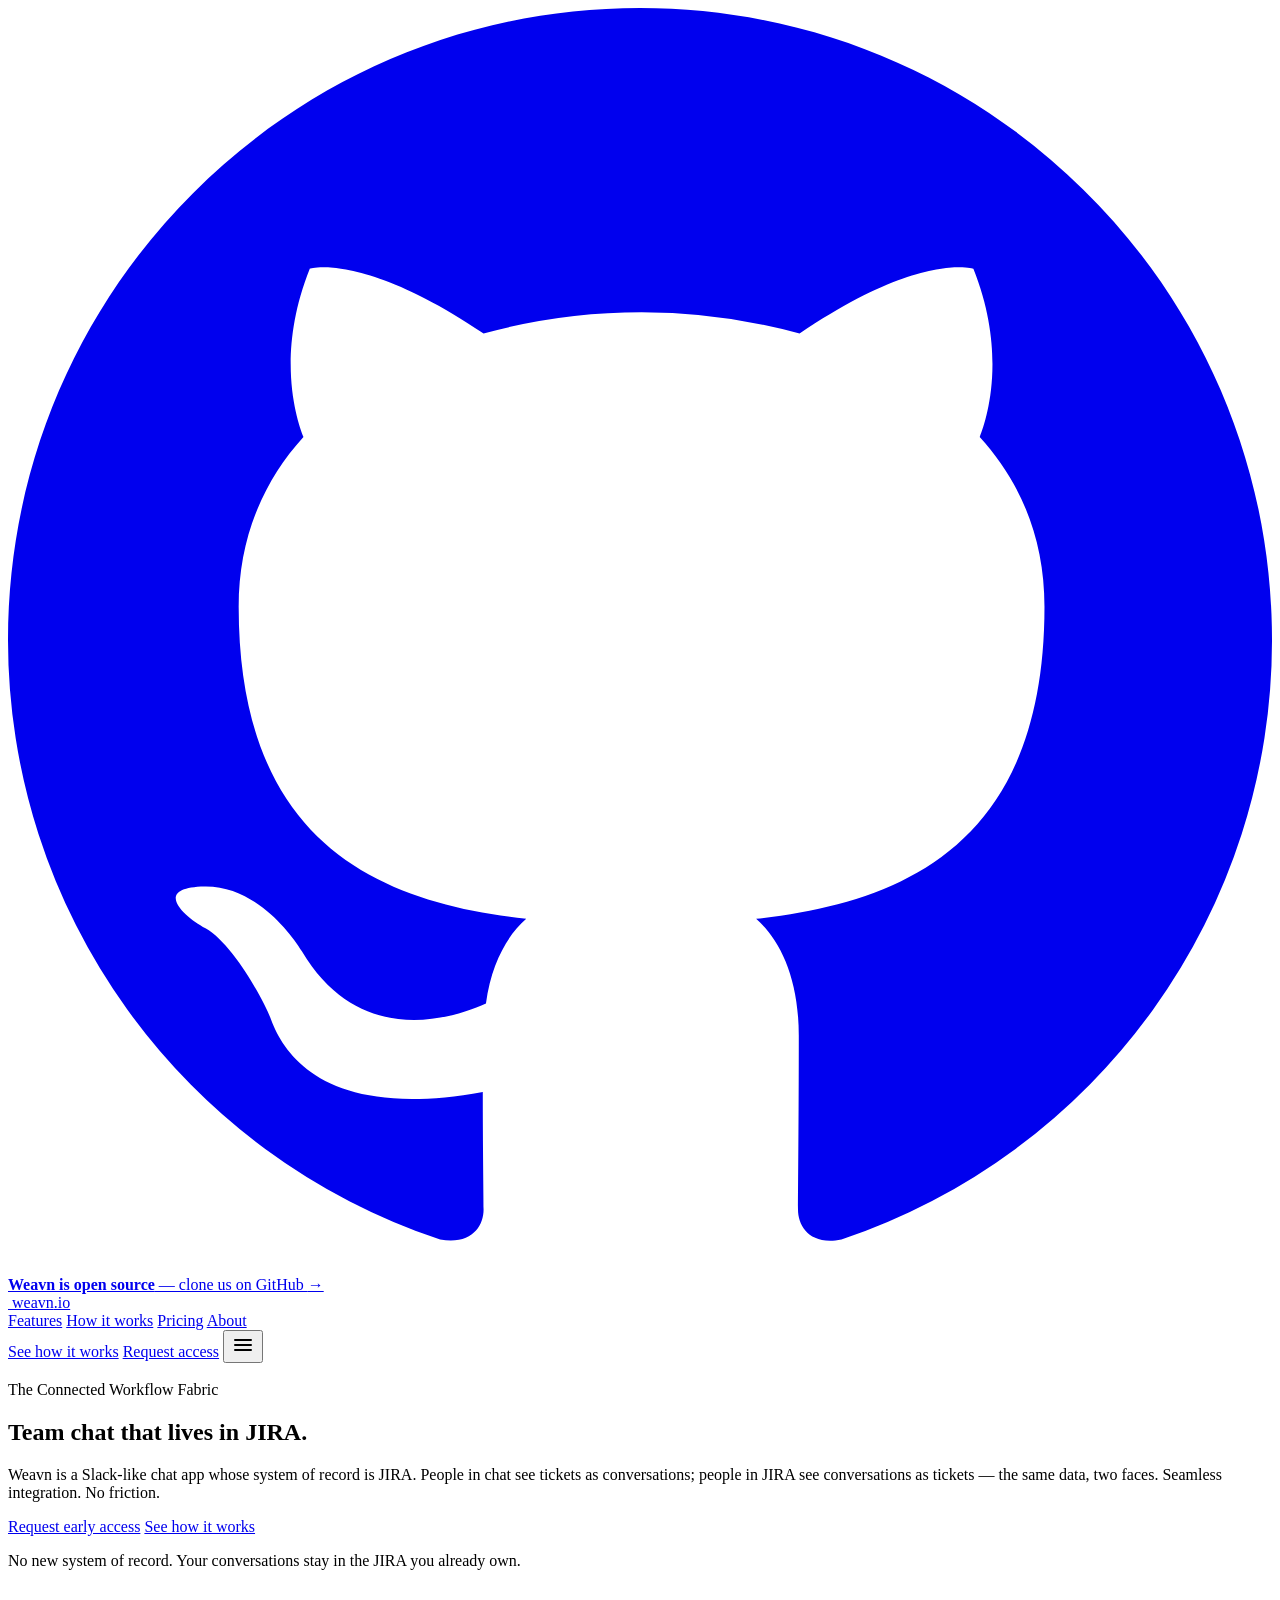
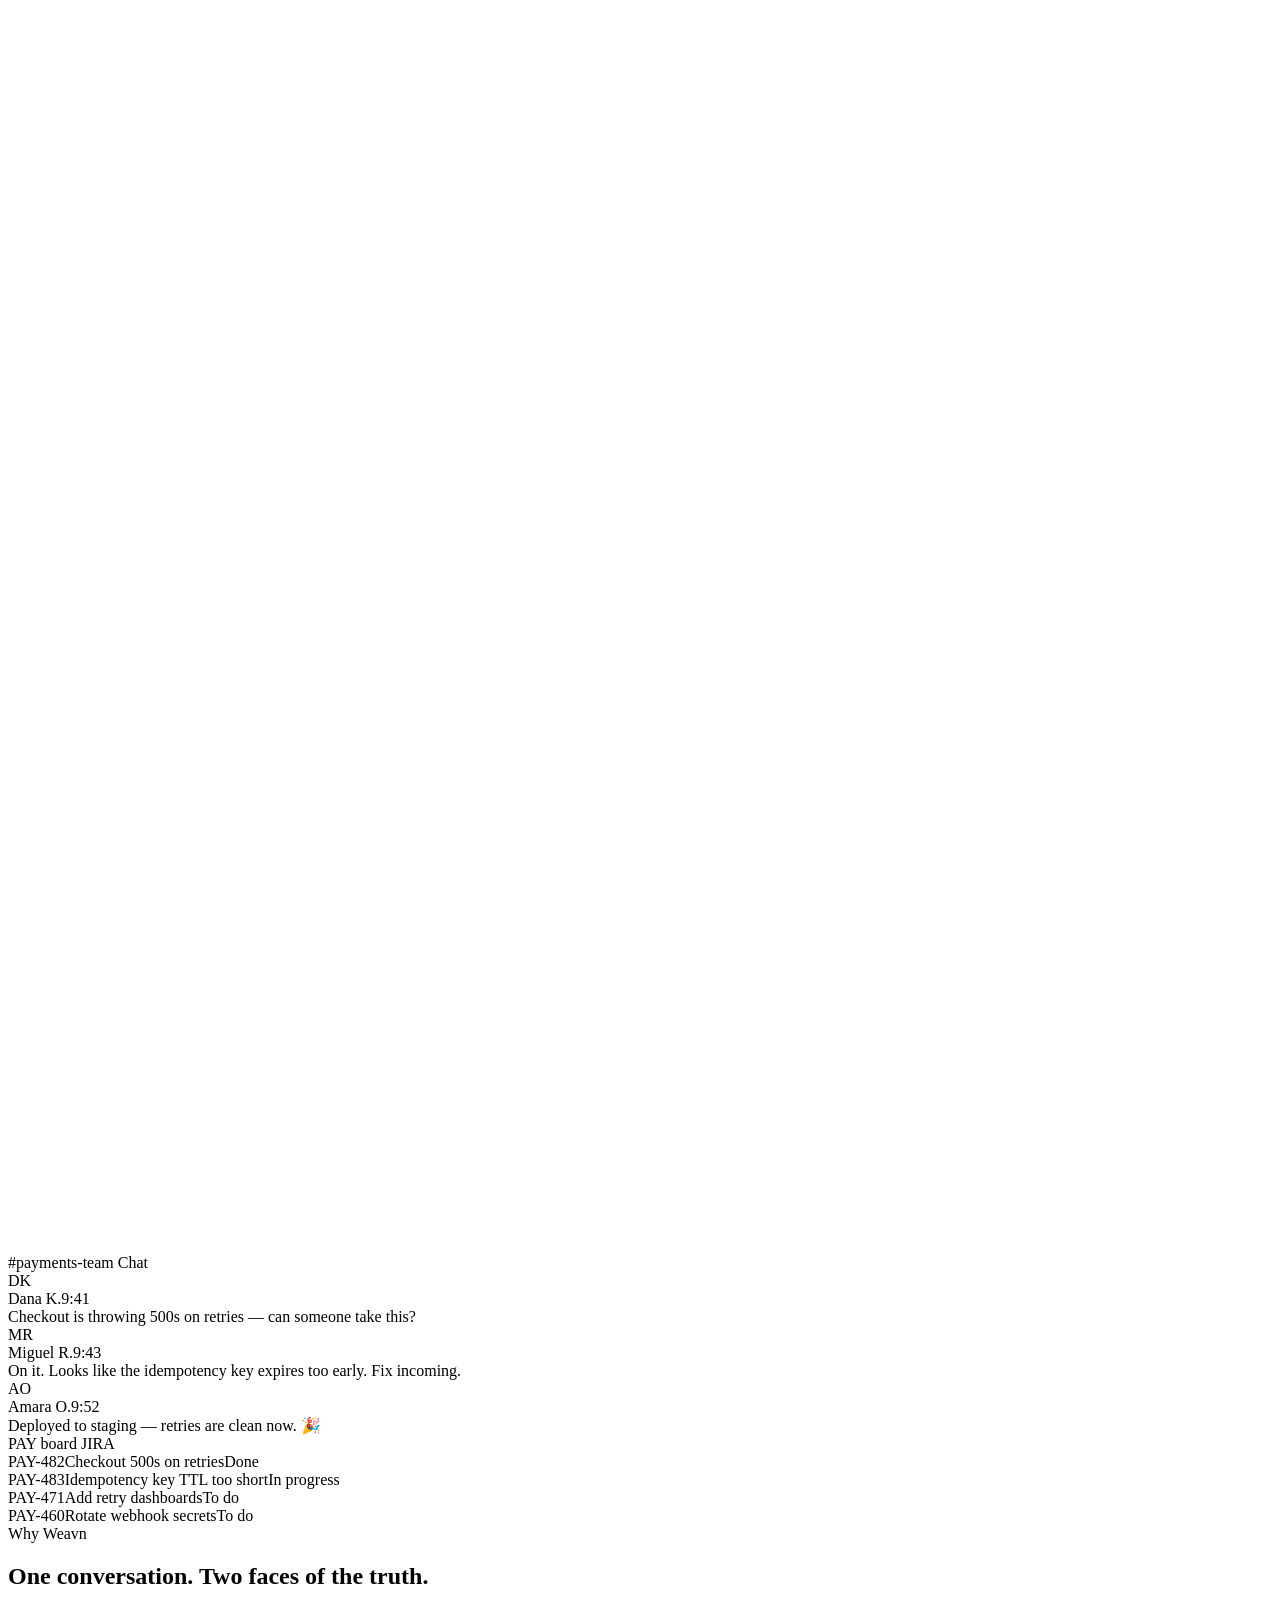
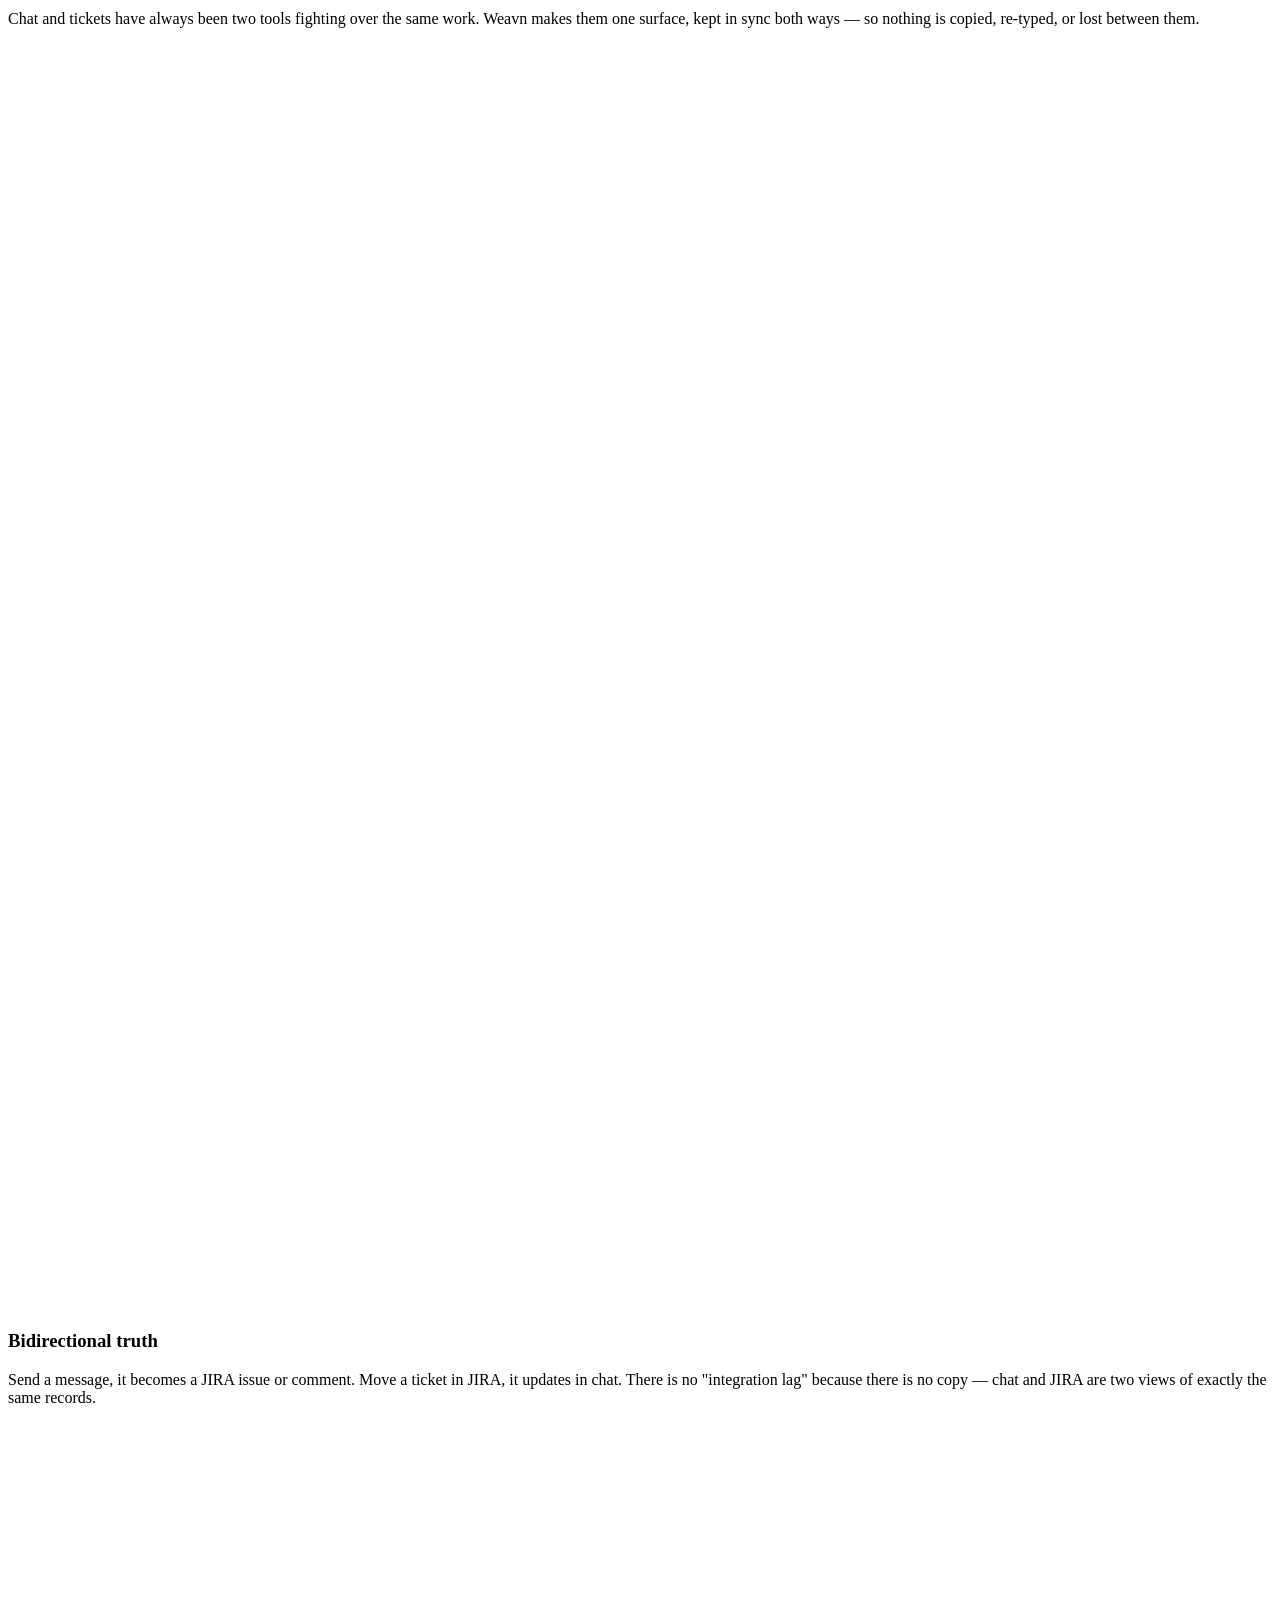
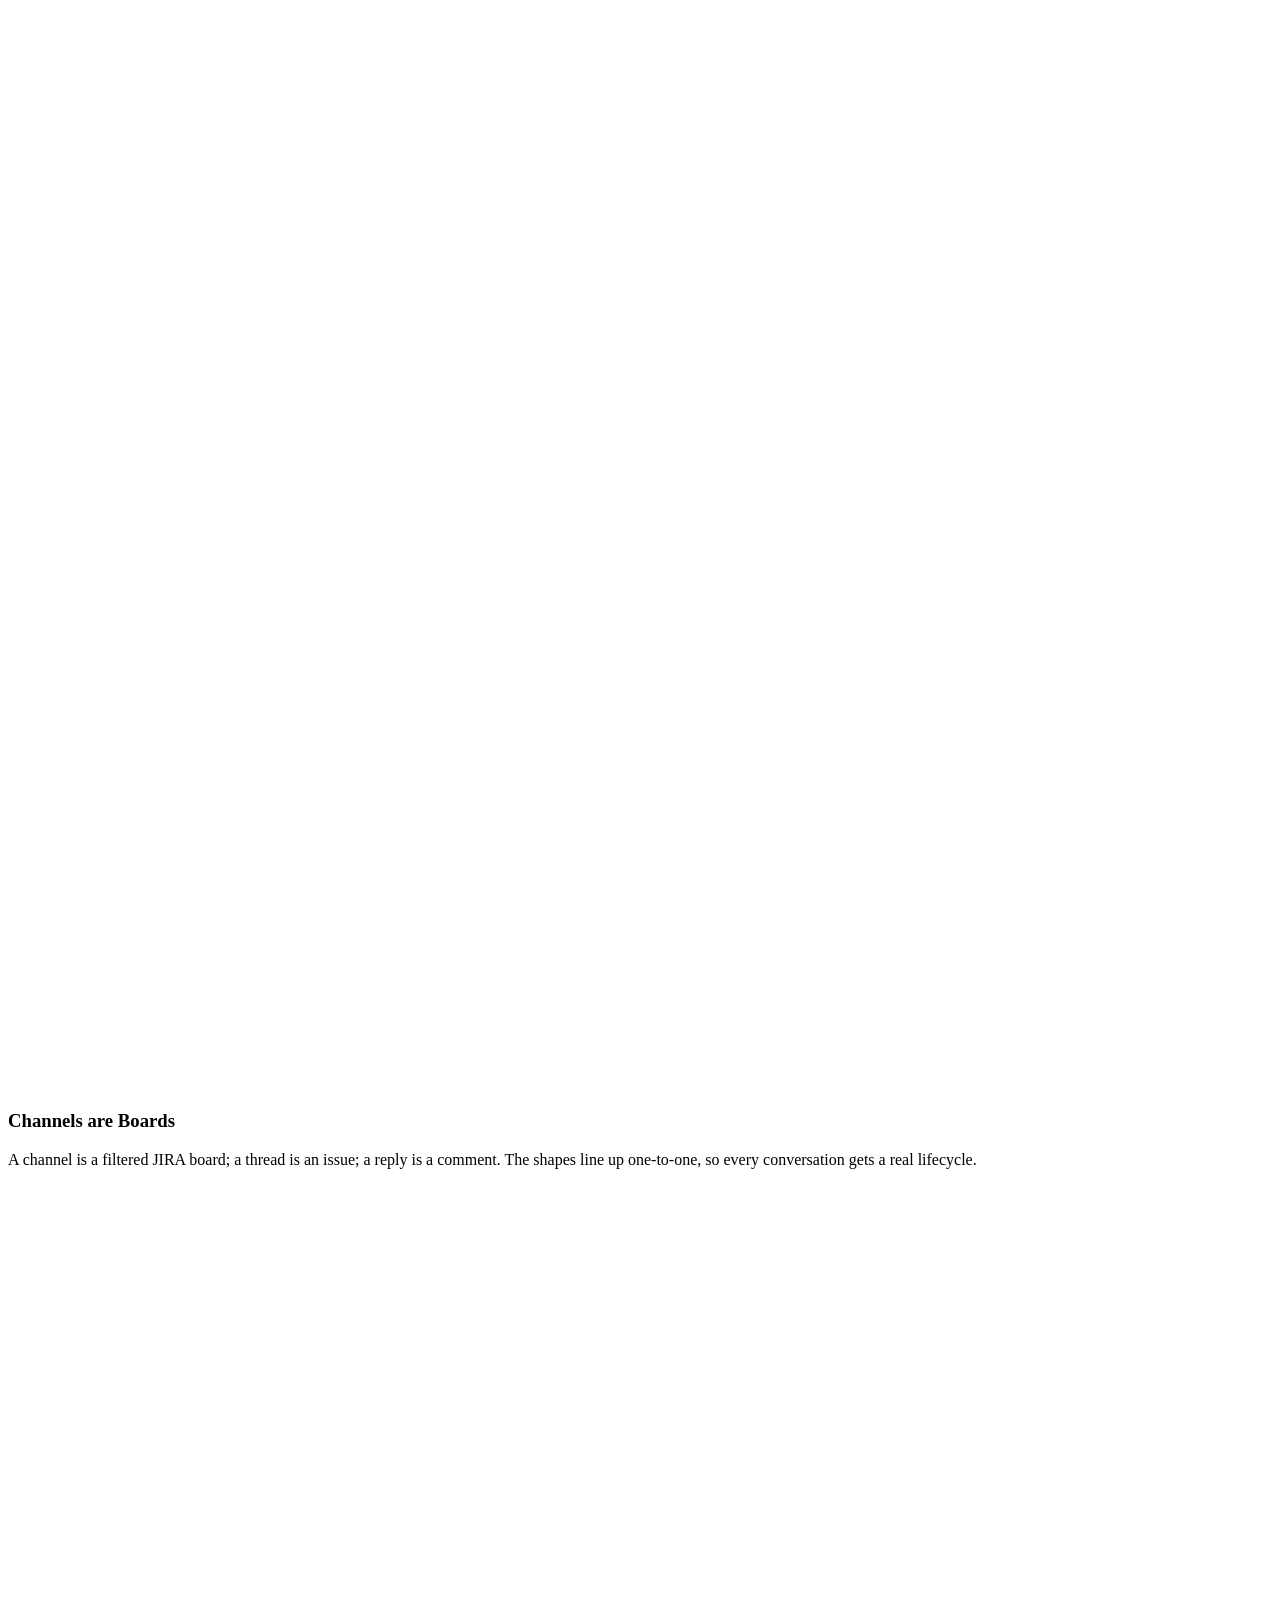
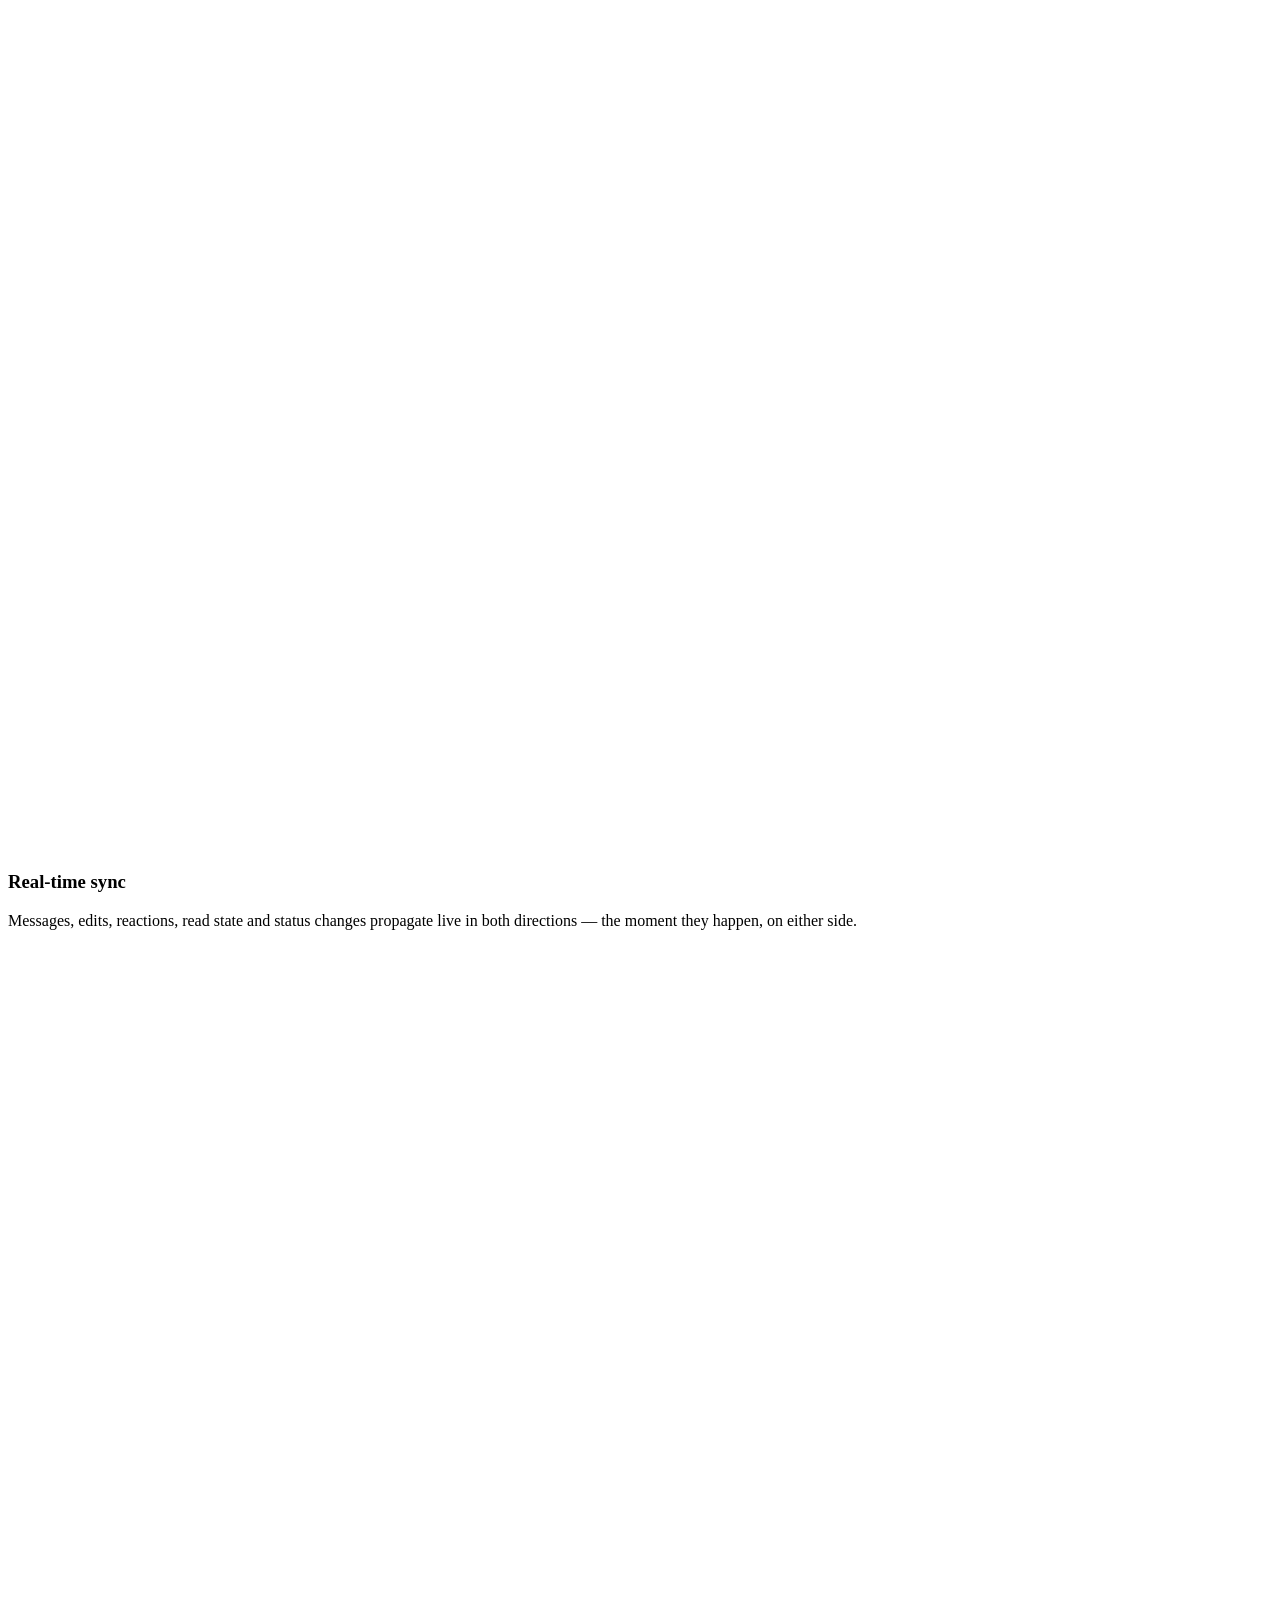
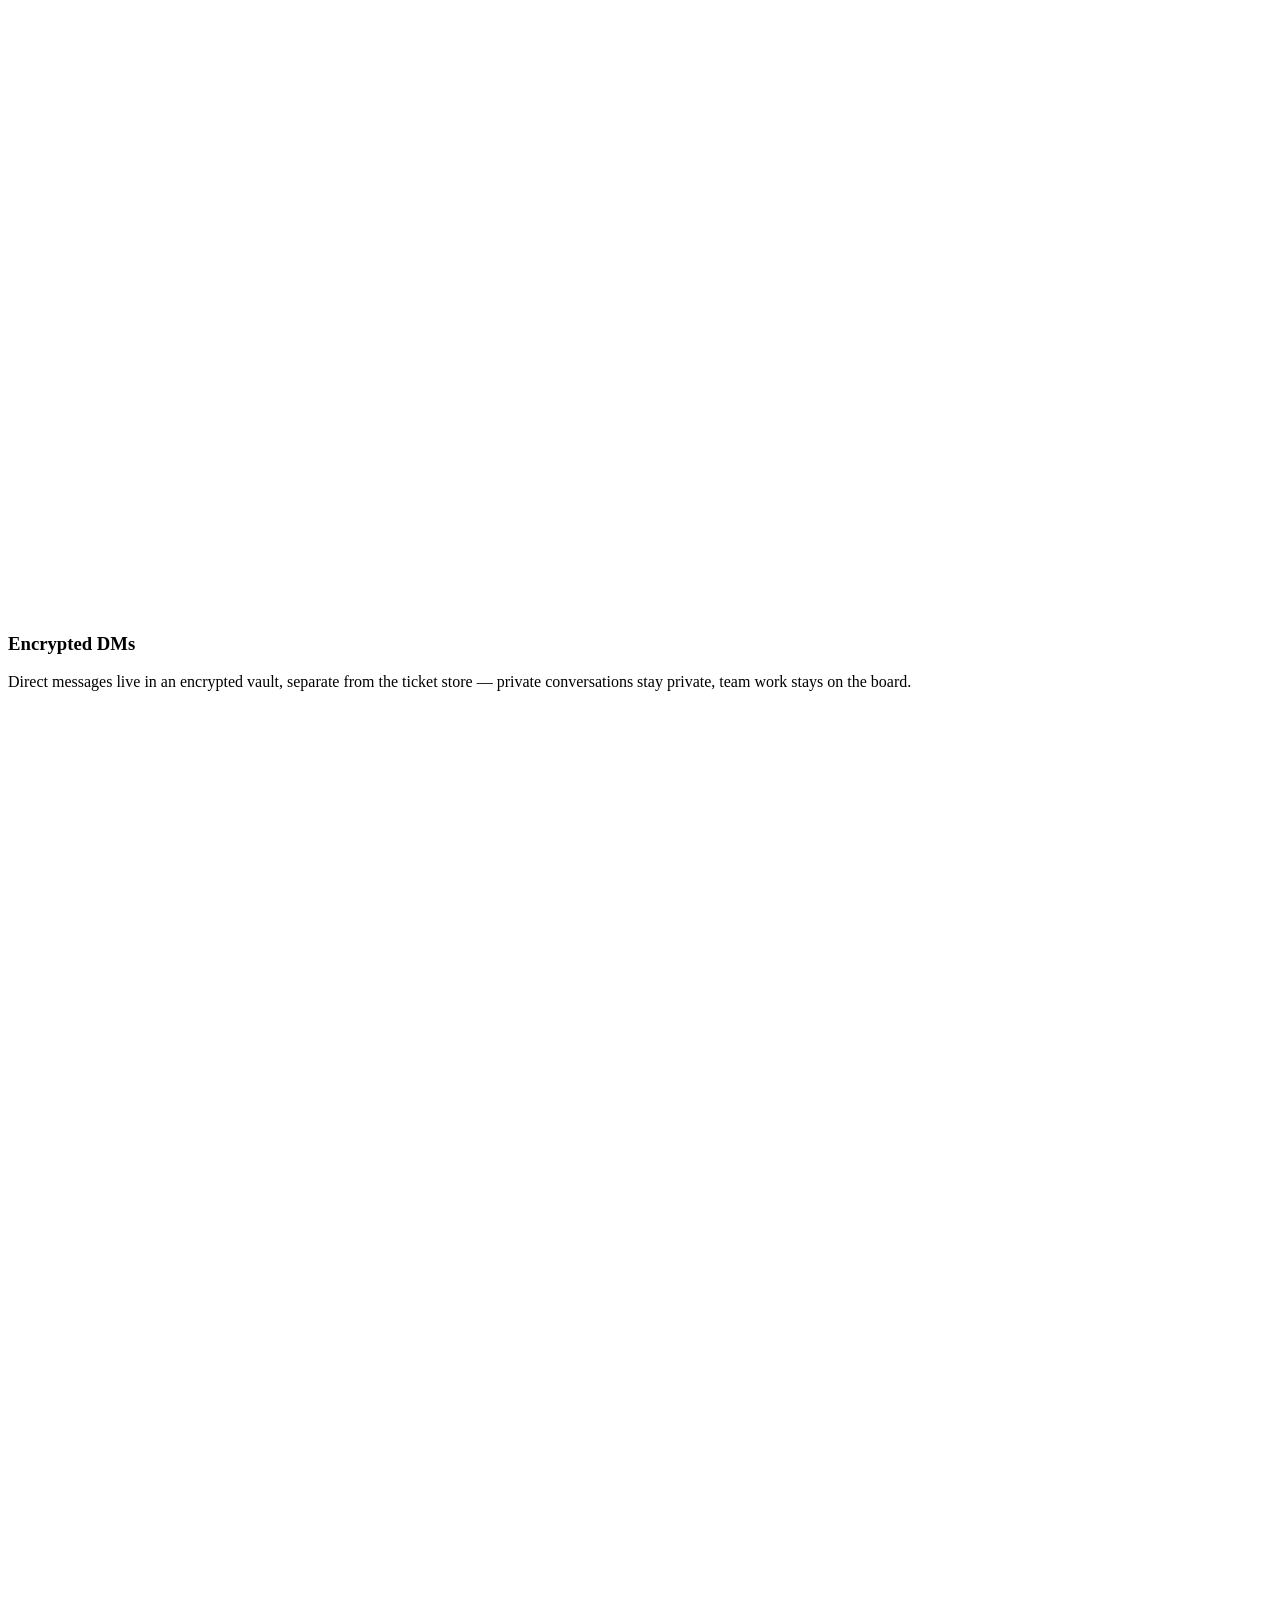
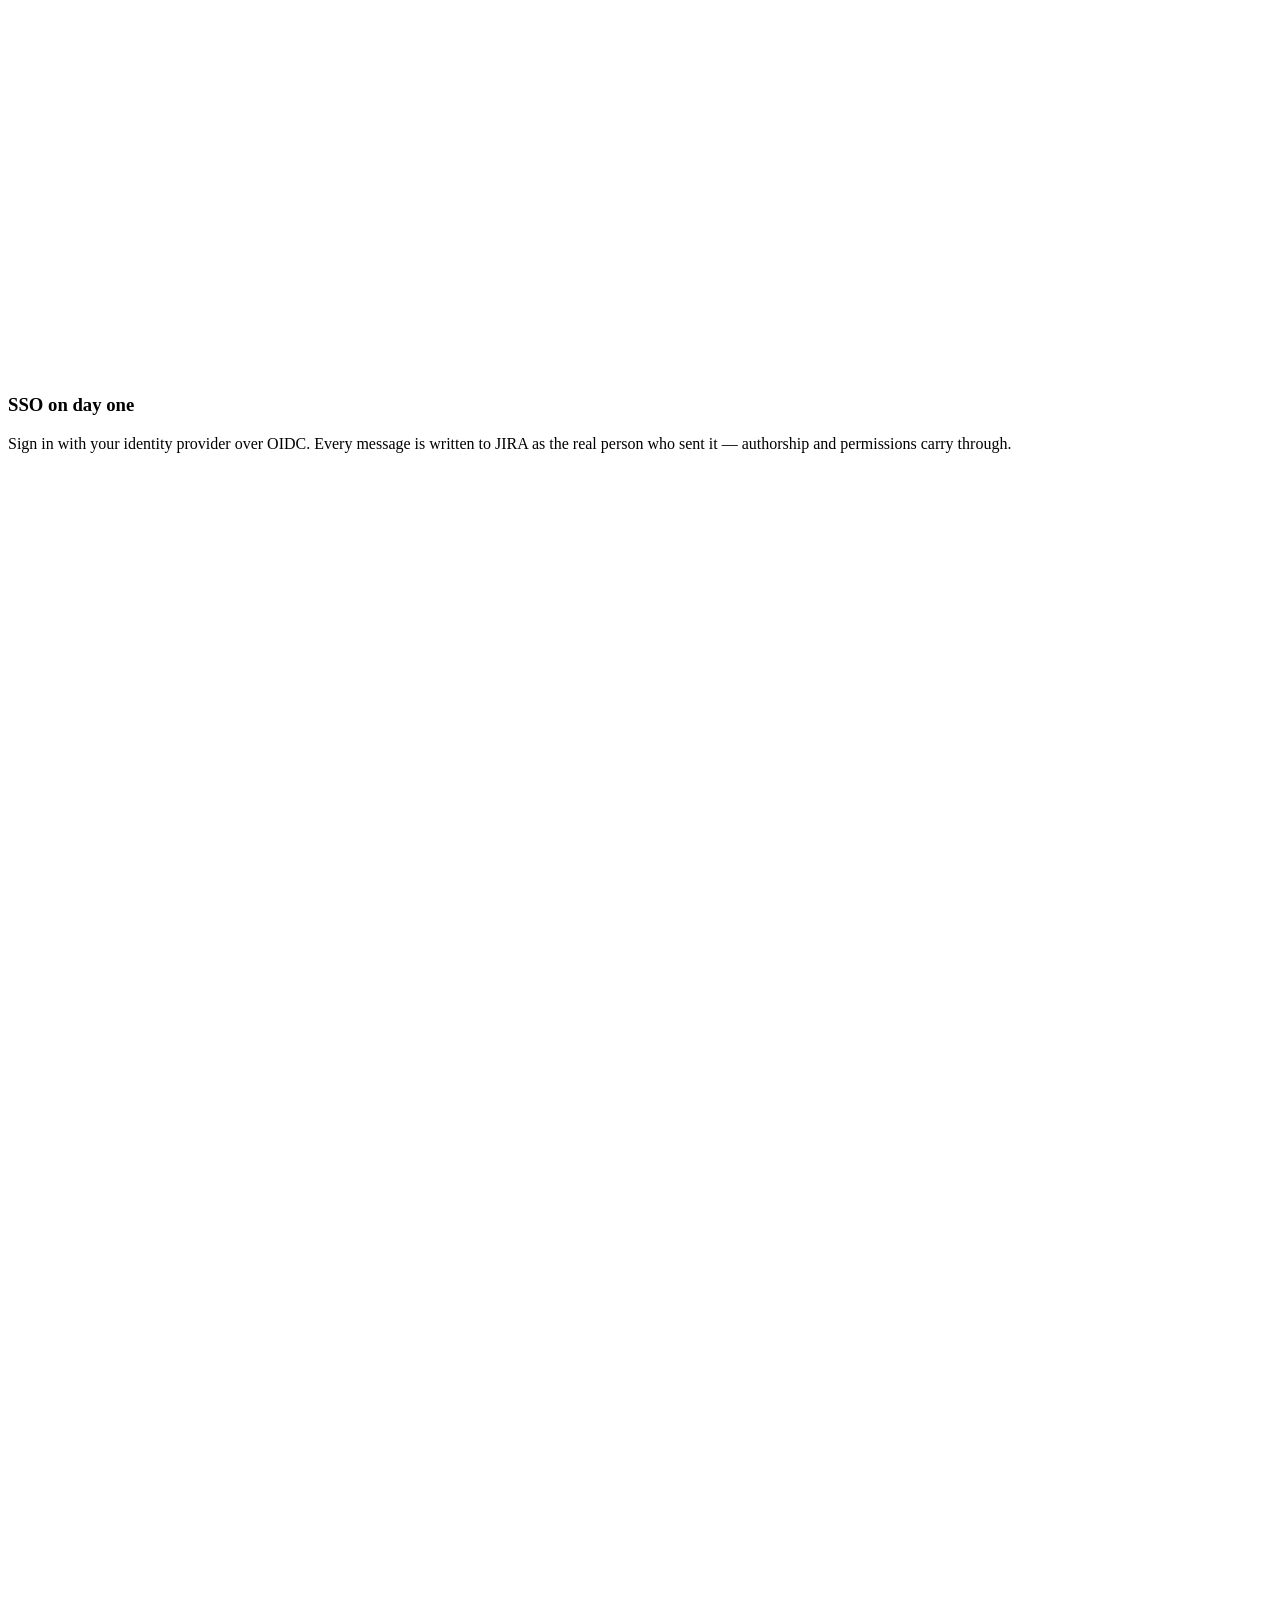
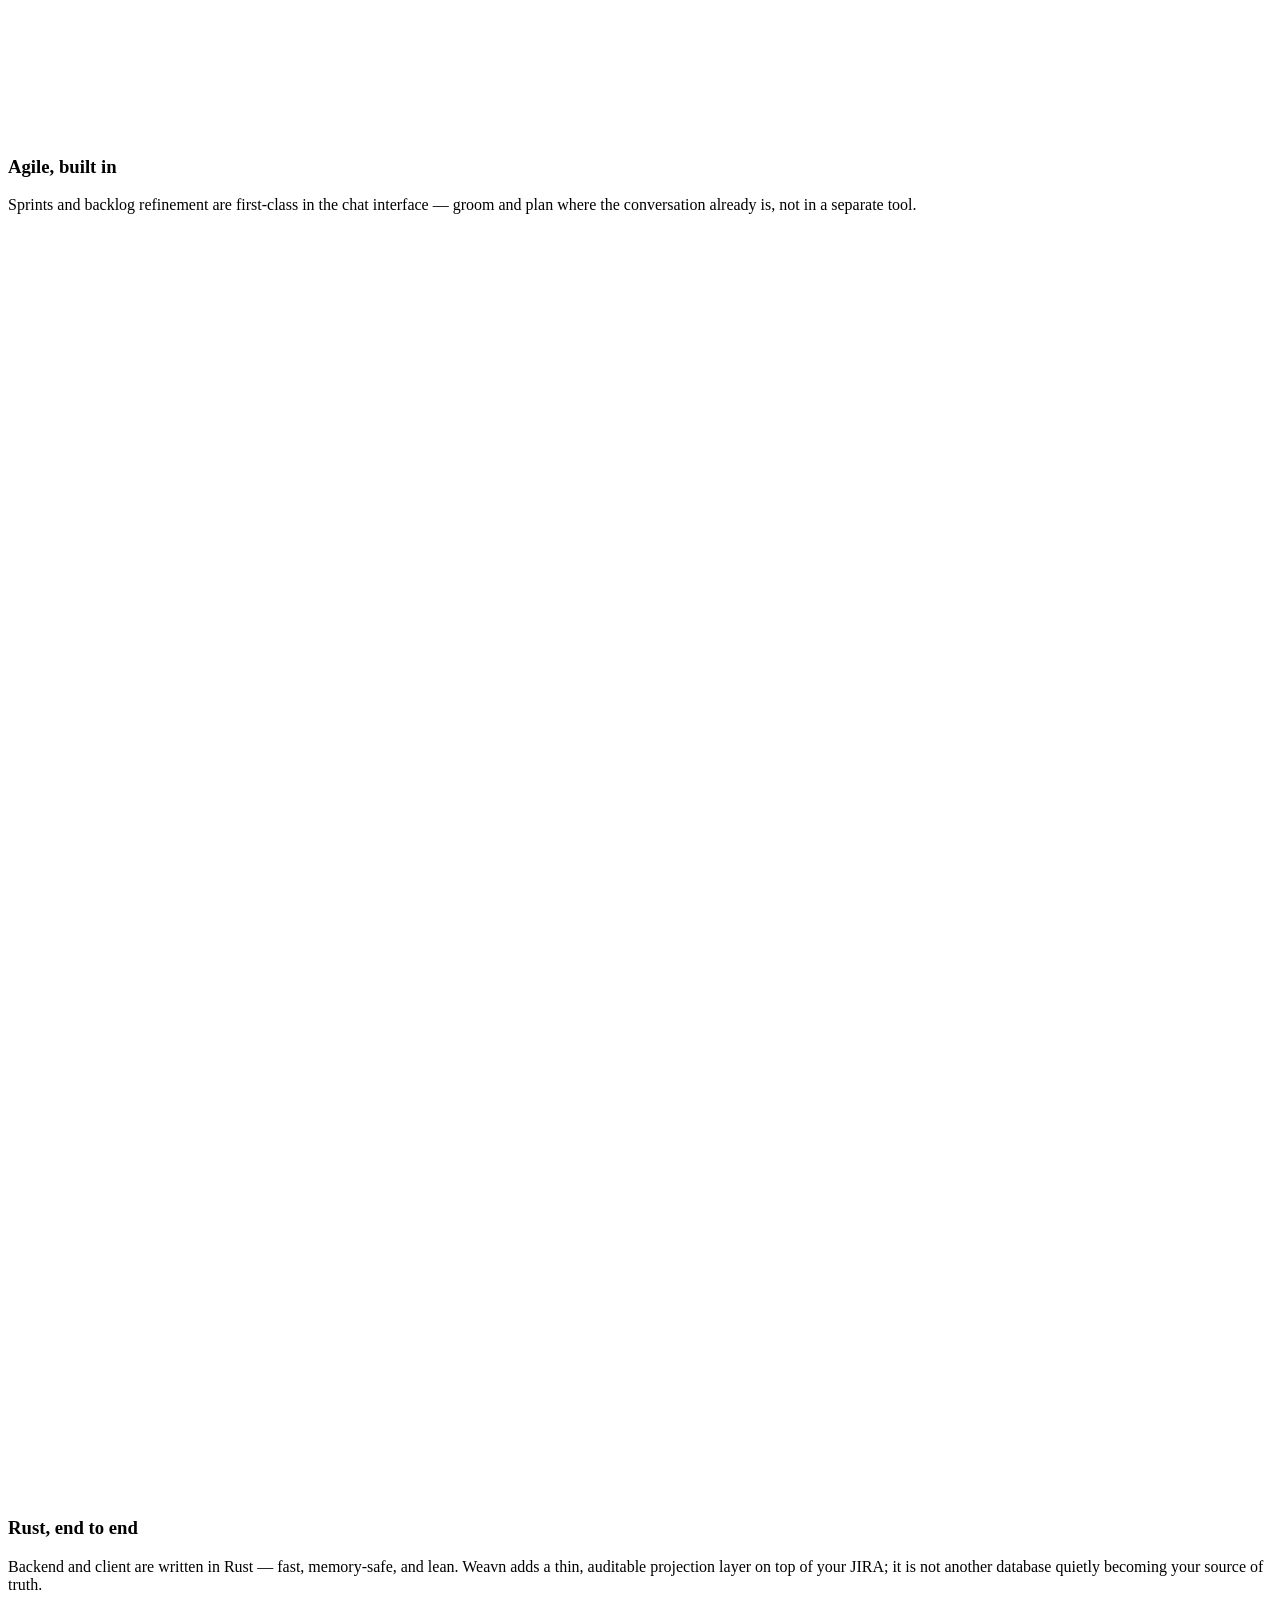
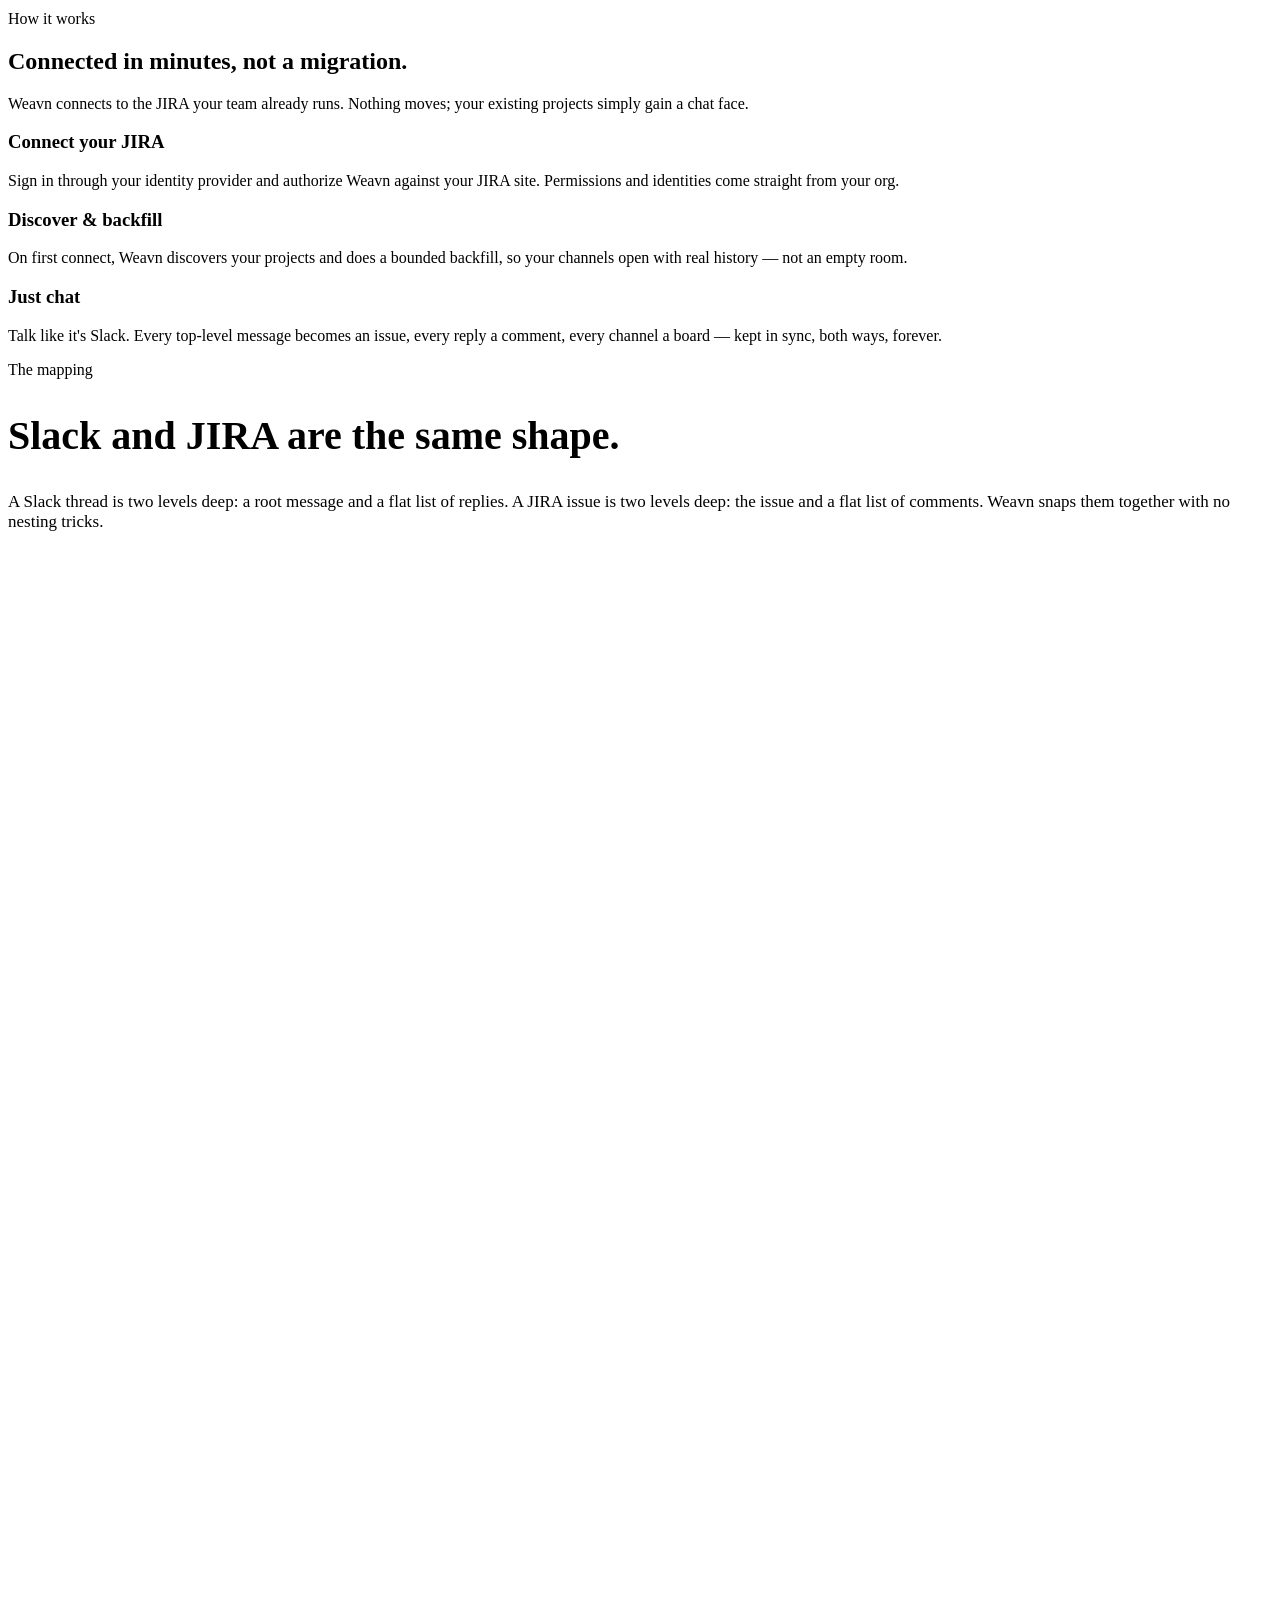
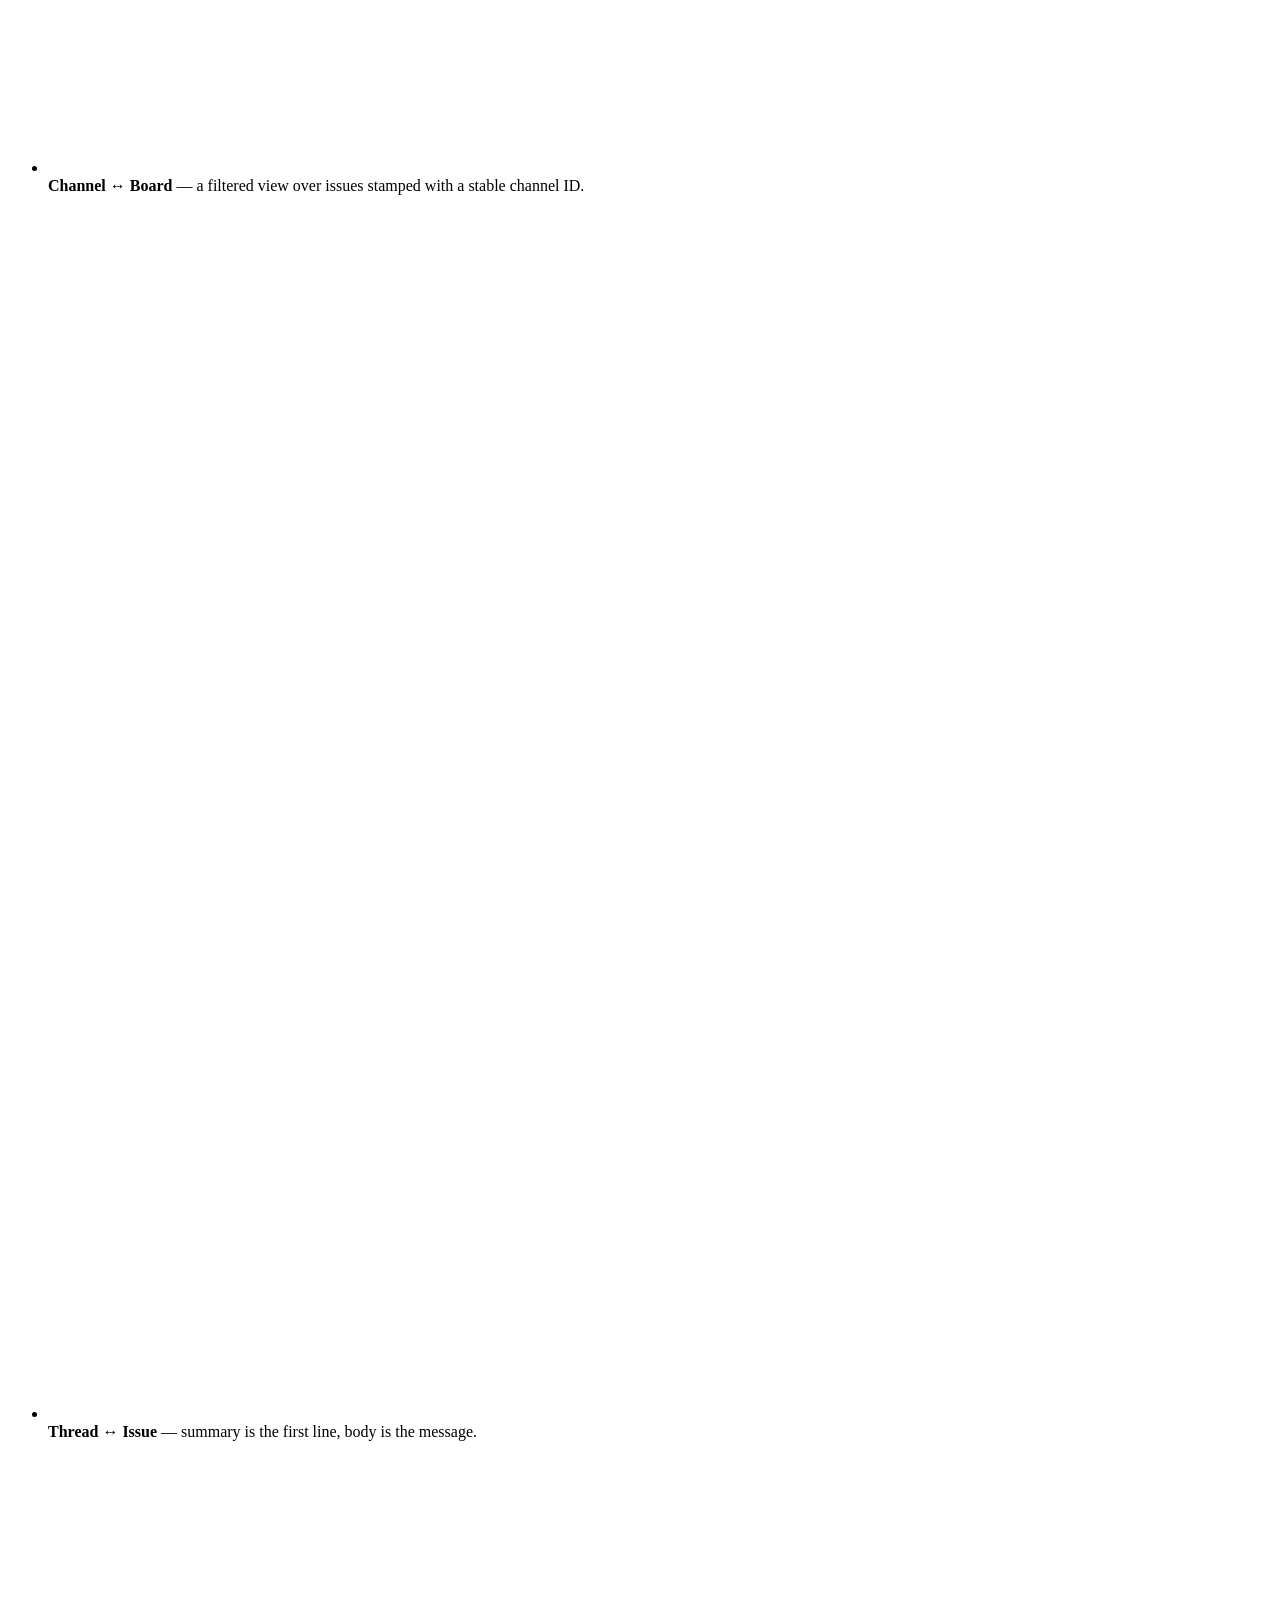
==== site/index.html @ de9b22f0 "weaveN — Slack-style team chat backed by JIRA Messages are JIRA issues, replies are comments, and ch" ====
<!doctype html>
<html lang="en">
<head>
<meta charset="utf-8">
<meta name="viewport" content="width=device-width, initial-scale=1">
<title>Weavn — The Connected Workflow Fabric</title>
<meta name="description" content="Weavn is team chat whose system of record is JIRA. Every conversation is a ticket; every ticket is a conversation — the same data, two faces. Seamless integration, no friction.">
<link rel="icon" href="/assets/favicon.svg" type="image/svg+xml">
<link rel="canonical" href="https://weavn.io/">
<meta property="og:type" content="website">
<meta property="og:title" content="Weavn — The Connected Workflow Fabric">
<meta property="og:description" content="Team chat whose system of record is JIRA. Chat sees tickets as conversations; JIRA sees conversations as tickets — the same data, two faces.">
<meta property="og:url" content="https://weavn.io/">
<meta property="og:image" content="https://weavn.io/assets/og.png">
<meta property="og:image:width" content="1200">
<meta property="og:image:height" content="630">
<meta name="twitter:card" content="summary_large_image">
<meta name="theme-color" content="#0B1120">
<link rel="preconnect" href="https://fonts.googleapis.com">
<link rel="preconnect" href="https://fonts.gstatic.com" crossorigin>
<link href="https://fonts.googleapis.com/css2?family=Inter:wght@400;500;600;700;800&display=swap" rel="stylesheet">
<link rel="stylesheet" href="/styles.css">
</head>
<body>

<!-- OPEN-SOURCE BANNER -->
<div class="topbar">
  <a href="https://github.com/vondrakk/weavn" target="_blank" rel="noopener">
    <svg viewBox="0 0 16 16" fill="currentColor" aria-hidden="true"><path d="M8 0C3.58 0 0 3.58 0 8a8 8 0 0 0 5.47 7.59c.4.07.55-.17.55-.38 0-.19-.01-.82-.01-1.49-2.01.37-2.53-.49-2.69-.94-.09-.23-.48-.94-.82-1.13-.28-.15-.68-.52-.01-.53.63-.01 1.08.58 1.23.82.72 1.21 1.87.87 2.33.66.07-.52.28-.87.51-1.07-1.78-.2-3.64-.89-3.64-3.95 0-.87.31-1.59.82-2.15-.08-.2-.36-1.03.08-2.13 0 0 .67-.21 2.2.82a7.6 7.6 0 0 1 4 0c1.53-1.04 2.2-.82 2.2-.82.44 1.1.16 1.93.08 2.13.51.56.82 1.27.82 2.15 0 3.07-1.87 3.75-3.65 3.95.29.25.54.73.54 1.48 0 1.07-.01 1.93-.01 2.2 0 .21.15.46.55.38A8 8 0 0 0 16 8c0-4.42-3.58-8-8-8Z"/></svg>
    <b>Weavn is open source</b> — clone us on GitHub <span class="arr">→</span>
  </a>
</div>

<!-- NAV -->
<header class="nav" id="nav">
  <div class="container nav-inner">
    <a class="brand" href="/" aria-label="Weavn home">
      <img src="/assets/logo-mark.svg" alt="">
      <span>weavn<span class="dot">.io</span></span>
    </a>
    <nav class="nav-links" aria-label="Primary">
      <a href="#features">Features</a>
      <a href="#how">How it works</a>
      <a href="#pricing">Pricing</a>
      <a href="#about">About</a>
    </nav>
    <div class="nav-cta">
      <a class="btn btn-ghost" href="#how">See how it works</a>
      <a class="btn btn-primary" href="#access">Request access</a>
      <button class="nav-toggle" id="navToggle" aria-label="Menu" aria-expanded="false">
        <svg width="24" height="24" viewBox="0 0 24 24" fill="none" stroke="currentColor" stroke-width="2" stroke-linecap="round"><path d="M4 7h16M4 12h16M4 17h16"/></svg>
      </button>
    </div>
  </div>
</header>

<!-- HERO -->
<section class="hero">
  <div class="hero-bg"><img src="/assets/weave.svg" alt=""></div>
  <div class="container">
    <span class="eyebrow">The Connected Workflow Fabric</span>
    <h1>Team chat that <span class="grad-text">lives in JIRA</span>.</h1>
    <p class="lede">Weavn is a Slack-like chat app whose system of record is JIRA. People in chat see tickets as conversations; people in JIRA see conversations as tickets — the same data, two faces. Seamless integration. No friction.</p>
    <div class="hero-actions">
      <a class="btn btn-primary btn-lg" href="#access">Request early access</a>
      <a class="btn btn-ghost btn-lg" href="#how">See how it works</a>
    </div>
    <p class="hero-note">No new system of record. Your conversations stay in the JIRA you already own.</p>

    <!-- product mock: two faces of the same data -->
    <div class="mock reveal">
      <div class="sync" aria-hidden="true">
        <svg viewBox="0 0 24 24" fill="none" stroke="#fff" stroke-width="2" stroke-linecap="round" stroke-linejoin="round"><path d="M4 9a8 8 0 0 1 13.7-5.7L20 6"/><path d="M20 3v3h-3"/><path d="M20 15a8 8 0 0 1-13.7 5.7L4 18"/><path d="M4 21v-3h3"/></svg>
      </div>
      <div class="mock-grid">
        <div class="card">
          <div class="card-head">#payments-team <span class="pill chat">Chat</span></div>
          <div class="card-body">
            <div class="msg"><div class="avatar">DK</div><div><span class="who">Dana K.</span><span class="when">9:41</span><div class="txt">Checkout is throwing 500s on retries — can someone take this?</div></div></div>
            <div class="msg"><div class="avatar b">MR</div><div><span class="who">Miguel R.</span><span class="when">9:43</span><div class="txt">On it. Looks like the idempotency key expires too early. Fix incoming.</div></div></div>
            <div class="msg"><div class="avatar b">AO</div><div><span class="who">Amara O.</span><span class="when">9:52</span><div class="txt">Deployed to staging — retries are clean now. 🎉</div></div></div>
          </div>
        </div>
        <div class="card">
          <div class="card-head">PAY board <span class="pill jira">JIRA</span></div>
          <div class="card-body">
            <div class="issue-row"><span class="key">PAY-482</span><span class="issue-sum">Checkout 500s on retries</span><span class="status done">Done</span></div>
            <div class="issue-row"><span class="key">PAY-483</span><span class="issue-sum">Idempotency key TTL too short</span><span class="status prog">In progress</span></div>
            <div class="issue-row"><span class="key">PAY-471</span><span class="issue-sum">Add retry dashboards</span><span class="status todo">To do</span></div>
            <div class="issue-row"><span class="key">PAY-460</span><span class="issue-sum">Rotate webhook secrets</span><span class="status todo">To do</span></div>
          </div>
        </div>
      </div>
    </div>
  </div>
</section>

<!-- FEATURES -->
<section class="band" id="features">
  <div class="container">
    <div class="band-head reveal">
      <span class="eyebrow">Why Weavn</span>
      <h2>One conversation. <span class="grad-text">Two faces of the truth.</span></h2>
      <p>Chat and tickets have always been two tools fighting over the same work. Weavn makes them one surface, kept in sync both ways — so nothing is copied, re-typed, or lost between them.</p>
    </div>
    <div class="bento">
      <div class="feature span2 reveal">
        <div class="f-ico"><svg viewBox="0 0 24 24" fill="none" stroke-width="2" stroke-linecap="round" stroke-linejoin="round"><path d="M4 6a8 8 0 0 1 16 0"/><path d="M20 18a8 8 0 0 1-16 0"/><path d="M18 4v3h-3"/><path d="M6 20v-3h3"/></svg></div>
        <h3>Bidirectional truth</h3>
        <p>Send a message, it becomes a JIRA issue or comment. Move a ticket in JIRA, it updates in chat. There is no "integration lag" because there is no copy — chat and JIRA are two views of exactly the same records.</p>
      </div>
      <div class="feature reveal">
        <div class="f-ico"><svg viewBox="0 0 24 24" fill="none" stroke-width="2" stroke-linecap="round" stroke-linejoin="round"><rect x="3" y="4" width="18" height="16" rx="2"/><path d="M3 9h18M9 9v11"/></svg></div>
        <h3>Channels are Boards</h3>
        <p>A channel is a filtered JIRA board; a thread is an issue; a reply is a comment. The shapes line up one-to-one, so every conversation gets a real lifecycle.</p>
      </div>
      <div class="feature reveal">
        <div class="f-ico"><svg viewBox="0 0 24 24" fill="none" stroke-width="2" stroke-linecap="round" stroke-linejoin="round"><path d="M13 2 4 14h7l-1 8 9-12h-7z"/></svg></div>
        <h3>Real-time sync</h3>
        <p>Messages, edits, reactions, read state and status changes propagate live in both directions — the moment they happen, on either side.</p>
      </div>
      <div class="feature reveal">
        <div class="f-ico"><svg viewBox="0 0 24 24" fill="none" stroke-width="2" stroke-linecap="round" stroke-linejoin="round"><path d="M12 3 4 6v5c0 5 3.5 8 8 10 4.5-2 8-5 8-10V6z"/><path d="m9 12 2 2 4-4"/></svg></div>
        <h3>Encrypted DMs</h3>
        <p>Direct messages live in an encrypted vault, separate from the ticket store — private conversations stay private, team work stays on the board.</p>
      </div>
      <div class="feature reveal">
        <div class="f-ico"><svg viewBox="0 0 24 24" fill="none" stroke-width="2" stroke-linecap="round" stroke-linejoin="round"><path d="M12 2a5 5 0 0 1 5 5v3a5 5 0 0 1-10 0V7a5 5 0 0 1 5-5Z"/><path d="M5 10a7 7 0 0 0 14 0M12 17v4"/></svg></div>
        <h3>SSO on day one</h3>
        <p>Sign in with your identity provider over OIDC. Every message is written to JIRA as the real person who sent it — authorship and permissions carry through.</p>
      </div>
      <div class="feature reveal">
        <div class="f-ico"><svg viewBox="0 0 24 24" fill="none" stroke-width="2" stroke-linecap="round" stroke-linejoin="round"><path d="M3 3v18h18"/><path d="m7 15 4-4 3 3 5-6"/></svg></div>
        <h3>Agile, built in</h3>
        <p>Sprints and backlog refinement are first-class in the chat interface — groom and plan where the conversation already is, not in a separate tool.</p>
      </div>
      <div class="feature span2 reveal">
        <div class="f-ico"><svg viewBox="0 0 24 24" fill="none" stroke-width="2" stroke-linecap="round" stroke-linejoin="round"><path d="M16 18 22 12 16 6"/><path d="M8 6 2 12l6 6"/><path d="m13 4-2 16"/></svg></div>
        <h3>Rust, end to end</h3>
        <p>Backend and client are written in Rust — fast, memory-safe, and lean. Weavn adds a thin, auditable projection layer on top of your JIRA; it is not another database quietly becoming your source of truth.</p>
      </div>
    </div>
  </div>
</section>

<!-- HOW IT WORKS -->
<section class="band" id="how">
  <div class="container">
    <div class="band-head center reveal">
      <span class="eyebrow">How it works</span>
      <h2>Connected in minutes, not a migration.</h2>
      <p>Weavn connects to the JIRA your team already runs. Nothing moves; your existing projects simply gain a chat face.</p>
    </div>
    <div class="steps">
      <div class="step reveal">
        <h3>Connect your JIRA</h3>
        <p>Sign in through your identity provider and authorize Weavn against your JIRA site. Permissions and identities come straight from your org.</p>
      </div>
      <div class="step reveal">
        <h3>Discover &amp; backfill</h3>
        <p>On first connect, Weavn discovers your projects and does a bounded backfill, so your channels open with real history — not an empty room.</p>
      </div>
      <div class="step reveal">
        <h3>Just chat</h3>
        <p>Talk like it's Slack. Every top-level message becomes an issue, every reply a comment, every channel a board — kept in sync, both ways, forever.</p>
      </div>
    </div>
  </div>
</section>

<!-- TWO FACES SPLIT -->
<section class="band" id="model">
  <div class="container split">
    <div class="reveal">
      <span class="eyebrow">The mapping</span>
      <h2 style="font-size:clamp(26px,4vw,40px)">Slack and JIRA are the <span class="grad-text">same shape</span>.</h2>
      <p style="margin-top:16px;color:var(--muted);font-size:17px">A Slack thread is two levels deep: a root message and a flat list of replies. A JIRA issue is two levels deep: the issue and a flat list of comments. Weavn snaps them together with no nesting tricks.</p>
      <ul>
        <li><svg viewBox="0 0 24 24" fill="none" stroke-width="2" stroke-linecap="round" stroke-linejoin="round"><path d="M20 6 9 17l-5-5"/></svg><span><b>Channel ↔ Board</b> — a filtered view over issues stamped with a stable channel ID.</span></li>
        <li><svg viewBox="0 0 24 24" fill="none" stroke-width="2" stroke-linecap="round" stroke-linejoin="round"><path d="M20 6 9 17l-5-5"/></svg><span><b>Thread ↔ Issue</b> — summary is the first line, body is the message.</span></li>
        <li><svg viewBox="0 0 24 24" fill="none" stroke-width="2" stroke-linecap="round" stroke-linejoin="round"><path d="M20 6 9 17l-5-5"/></svg><span><b>Reply ↔ Comment</b> — a flat, chronological list, exactly like chat.</span></li>
        <li><svg viewBox="0 0 24 24" fill="none" stroke-width="2" stroke-linecap="round" stroke-linejoin="round"><path d="M20 6 9 17l-5-5"/></svg><span><b>Person ↔ JIRA user</b> — authorship and permissions are never faked.</span></li>
      </ul>
    </div>
    <div class="card reveal" aria-hidden="true">
      <div class="card-head">PAY-482 · Checkout 500s on retries <span class="pill jira">JIRA</span></div>
      <div class="card-body">
        <div class="msg"><div class="avatar">DK</div><div><span class="who">Dana K.</span><span class="when">reported</span><div class="txt">Checkout is throwing 500s on retries — can someone take this?</div></div></div>
        <div class="issue-row" style="border-top:1px dashed var(--border);margin-top:4px;padding-top:12px"><span class="key">comment</span><span class="issue-sum">Miguel R. — idempotency key expires too early</span></div>
        <div class="issue-row"><span class="key">comment</span><span class="issue-sum">Amara O. — deployed to staging, retries clean</span></div>
        <div class="issue-row"><span class="key">status</span><span class="issue-sum">In progress → Done</span><span class="status done">Done</span></div>
      </div>
    </div>
  </div>
</section>

<!-- PRICING -->
<section class="band" id="pricing">
  <div class="container">
    <div class="band-head center reveal">
      <span class="eyebrow">Pricing</span>
      <h2>Simple plans. Your data stays yours.</h2>
      <p>Weavn is priced per active user. You bring your own JIRA — there are no per-ticket fees and no data lock-in.</p>
    </div>
    <div class="prices">
      <div class="price reveal">
        <h3>Starter</h3>
        <div class="amount">$0<span> / user · mo</span></div>
        <p class="desc">For small teams trying Weavn on an existing JIRA project.</p>
        <ul>
          <li><svg viewBox="0 0 24 24" fill="none" stroke-width="2" stroke-linecap="round" stroke-linejoin="round"><path d="M20 6 9 17l-5-5"/></svg>Up to 10 users</li>
          <li><svg viewBox="0 0 24 24" fill="none" stroke-width="2" stroke-linecap="round" stroke-linejoin="round"><path d="M20 6 9 17l-5-5"/></svg>Unlimited channels &amp; threads</li>
          <li><svg viewBox="0 0 24 24" fill="none" stroke-width="2" stroke-linecap="round" stroke-linejoin="round"><path d="M20 6 9 17l-5-5"/></svg>Bidirectional JIRA sync</li>
          <li><svg viewBox="0 0 24 24" fill="none" stroke-width="2" stroke-linecap="round" stroke-linejoin="round"><path d="M20 6 9 17l-5-5"/></svg>Community support</li>
        </ul>
        <a class="btn btn-ghost" href="#access">Request access</a>
      </div>
      <div class="price featured reveal">
        <span class="tag">Most popular</span>
        <h3>Team</h3>
        <div class="amount">$8<span> / user · mo</span></div>
        <p class="desc">For product teams running day-to-day work in chat and JIRA together.</p>
        <ul>
          <li><svg viewBox="0 0 24 24" fill="none" stroke-width="2" stroke-linecap="round" stroke-linejoin="round"><path d="M20 6 9 17l-5-5"/></svg>Everything in Starter</li>
          <li><svg viewBox="0 0 24 24" fill="none" stroke-width="2" stroke-linecap="round" stroke-linejoin="round"><path d="M20 6 9 17l-5-5"/></svg>SSO / OIDC &amp; SCIM</li>
          <li><svg viewBox="0 0 24 24" fill="none" stroke-width="2" stroke-linecap="round" stroke-linejoin="round"><path d="M20 6 9 17l-5-5"/></svg>Encrypted DM vault</li>
          <li><svg viewBox="0 0 24 24" fill="none" stroke-width="2" stroke-linecap="round" stroke-linejoin="round"><path d="M20 6 9 17l-5-5"/></svg>Sprints &amp; refinement</li>
          <li><svg viewBox="0 0 24 24" fill="none" stroke-width="2" stroke-linecap="round" stroke-linejoin="round"><path d="M20 6 9 17l-5-5"/></svg>Priority support</li>
        </ul>
        <a class="btn btn-primary" href="#access">Request access</a>
      </div>
      <div class="price reveal">
        <h3>Enterprise</h3>
        <div class="amount">Let's talk</div>
        <p class="desc">For orgs with compliance, data-residency, and scale requirements.</p>
        <ul>
          <li><svg viewBox="0 0 24 24" fill="none" stroke-width="2" stroke-linecap="round" stroke-linejoin="round"><path d="M20 6 9 17l-5-5"/></svg>Everything in Team</li>
          <li><svg viewBox="0 0 24 24" fill="none" stroke-width="2" stroke-linecap="round" stroke-linejoin="round"><path d="M20 6 9 17l-5-5"/></svg>Self-hosted / VPC option</li>
          <li><svg viewBox="0 0 24 24" fill="none" stroke-width="2" stroke-linecap="round" stroke-linejoin="round"><path d="M20 6 9 17l-5-5"/></svg>Audit logs &amp; DLP controls</li>
          <li><svg viewBox="0 0 24 24" fill="none" stroke-width="2" stroke-linecap="round" stroke-linejoin="round"><path d="M20 6 9 17l-5-5"/></svg>Dedicated SLA &amp; onboarding</li>
        </ul>
        <a class="btn btn-ghost" href="#access">Contact sales</a>
      </div>
    </div>
  </div>
</section>

<!-- CTA / ABOUT -->
<section class="band" id="about">
  <div class="container">
    <div class="cta reveal" id="access">
      <div class="cta-bg"><img src="/assets/weave.svg" alt=""></div>
      <span class="eyebrow" style="justify-content:center">Early access</span>
      <h2>Bring your team's chat home to JIRA.</h2>
      <p>Weavn is in active development by the team at innovai8. Tell us about your JIRA setup and we'll get you into the early-access program.</p>
      <div class="hero-actions">
        <a class="btn btn-primary btn-lg" href="mailto:hello@weavn.io?subject=Weavn%20early%20access&body=Team%20size%3A%0AJIRA%20(Cloud%2FData%20Center)%3A%0AWhat%20you're%20hoping%20Weavn%20solves%3A">Request early access</a>
        <a class="btn btn-ghost btn-lg" href="mailto:hello@weavn.io?subject=Weavn%20question">Talk to us</a>
      </div>
    </div>
  </div>
</section>

<!-- FOOTER -->
<footer class="footer">
  <div class="container">
    <div class="foot-grid">
      <div class="foot-brand">
        <a class="brand" href="/"><img src="/assets/logo-mark.svg" alt="" style="width:28px;height:28px"><span>weavn<span class="dot">.io</span></span></a>
        <p>The connected workflow fabric. Team chat whose system of record is JIRA — the same data, two faces.</p>
      </div>
      <div class="foot-cols">
        <div class="foot-col">
          <h4>Product</h4>
          <a href="#features">Features</a>
          <a href="#how">How it works</a>
          <a href="#model">The mapping</a>
          <a href="#pricing">Pricing</a>
        </div>
        <div class="foot-col">
          <h4>Company</h4>
          <a href="#about">About</a>
          <a href="mailto:hello@weavn.io">Contact</a>
          <a href="https://innovai8.io">innovai8</a>
          <a href="https://github.com/vondrakk/weavn" target="_blank" rel="noopener">GitHub</a>
        </div>
        <div class="foot-col">
          <h4>Legal</h4>
          <a href="/privacy.html">Privacy</a>
          <a href="/terms.html">Terms</a>
        </div>
        <div class="foot-col">
          <h4>Get started</h4>
          <a href="#access">Request access</a>
          <a href="mailto:hello@weavn.io?subject=Weavn%20demo">Book a demo</a>
        </div>
      </div>
    </div>
    <div class="foot-base">
      <span>© <span id="yr">2026</span> innovai8 · Weavn</span>
      <span>Built on JIRA · OIDC · Rust</span>
    </div>
  </div>
</footer>

<script>
  // mobile menu
  var nav = document.getElementById('nav'), tgl = document.getElementById('navToggle');
  tgl && tgl.addEventListener('click', function(){
    var open = nav.classList.toggle('open');
    tgl.setAttribute('aria-expanded', open ? 'true' : 'false');
  });
  nav && nav.querySelectorAll('.nav-links a').forEach(function(a){
    a.addEventListener('click', function(){ nav.classList.remove('open'); tgl.setAttribute('aria-expanded','false'); });
  });
  // year
  document.getElementById('yr').textContent = new Date().getFullYear();
  // reveal on scroll
  var io = new IntersectionObserver(function(es){
    es.forEach(function(e){ if(e.isIntersecting){ e.target.classList.add('in'); io.unobserve(e.target);} });
  }, {rootMargin:'0px 0px -8% 0px', threshold:.08});
  document.querySelectorAll('.reveal').forEach(function(el){ io.observe(el); });
</script>
</body>
</html>
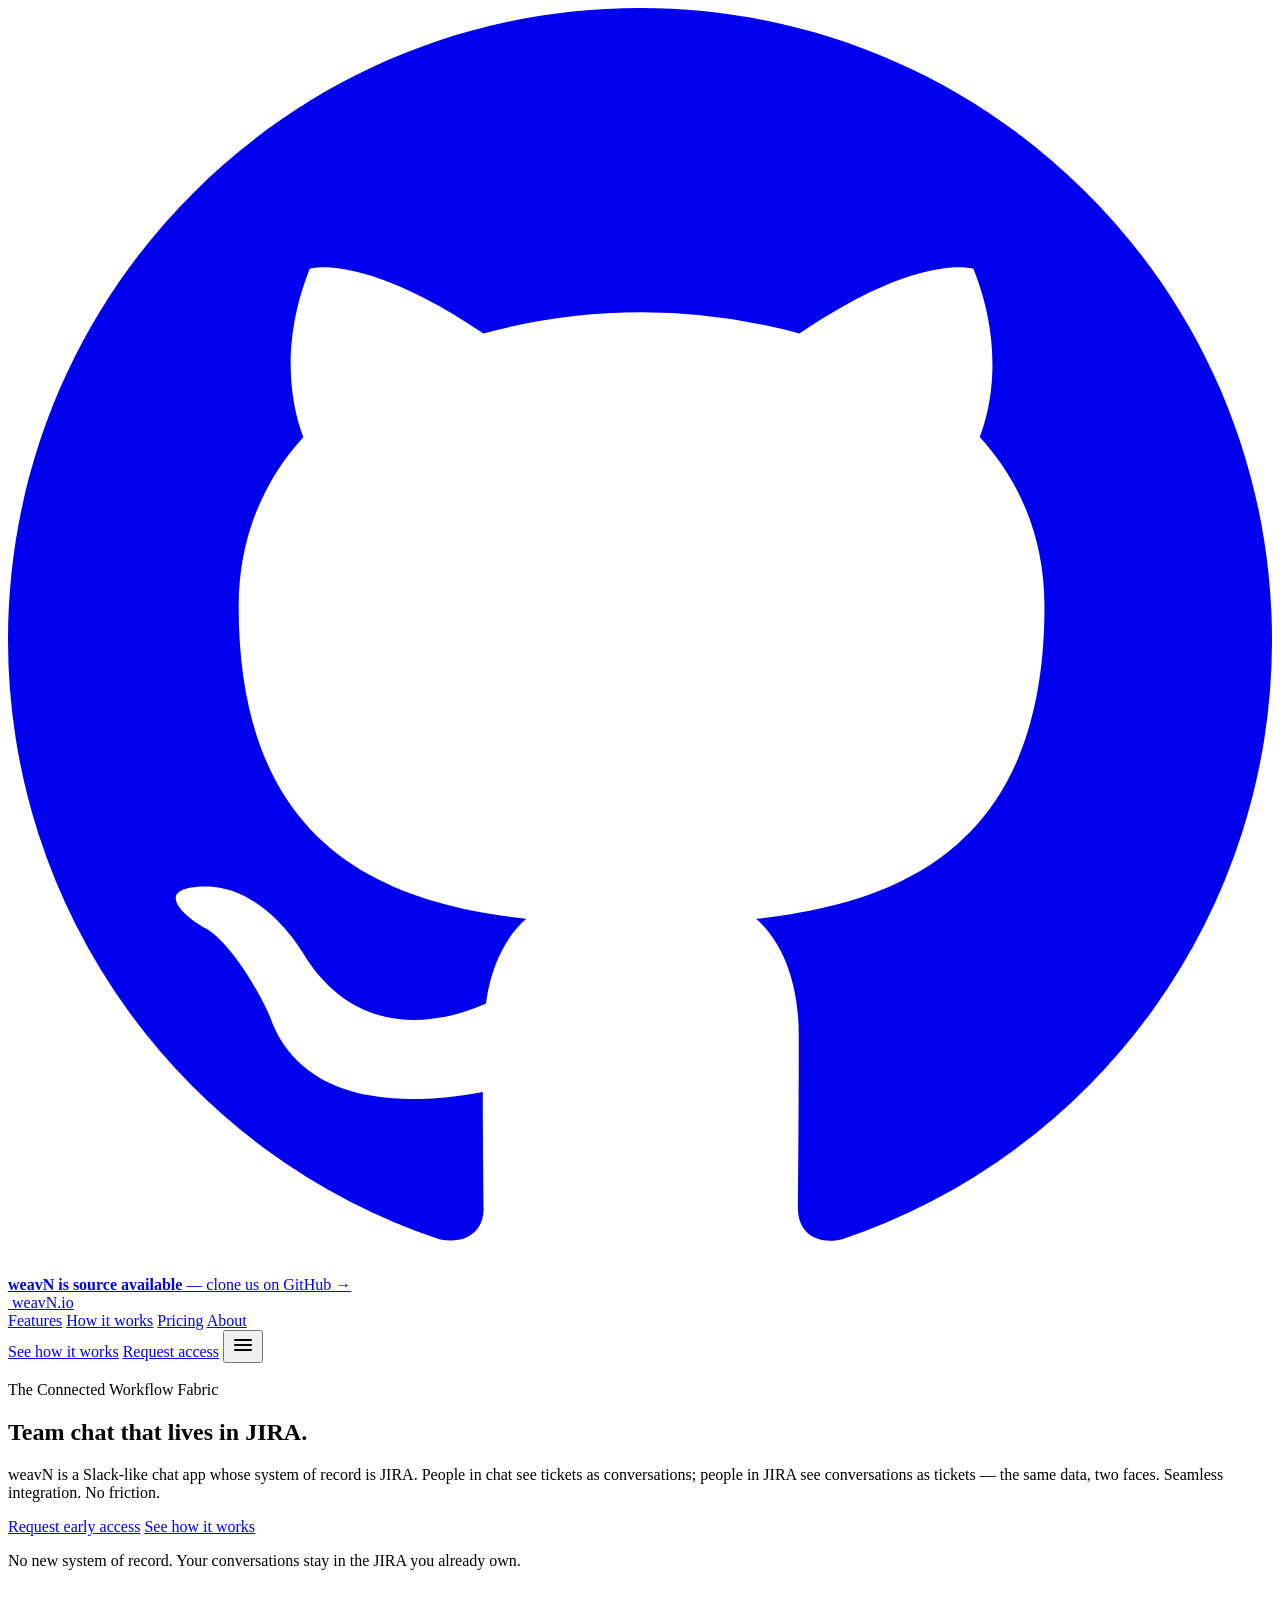
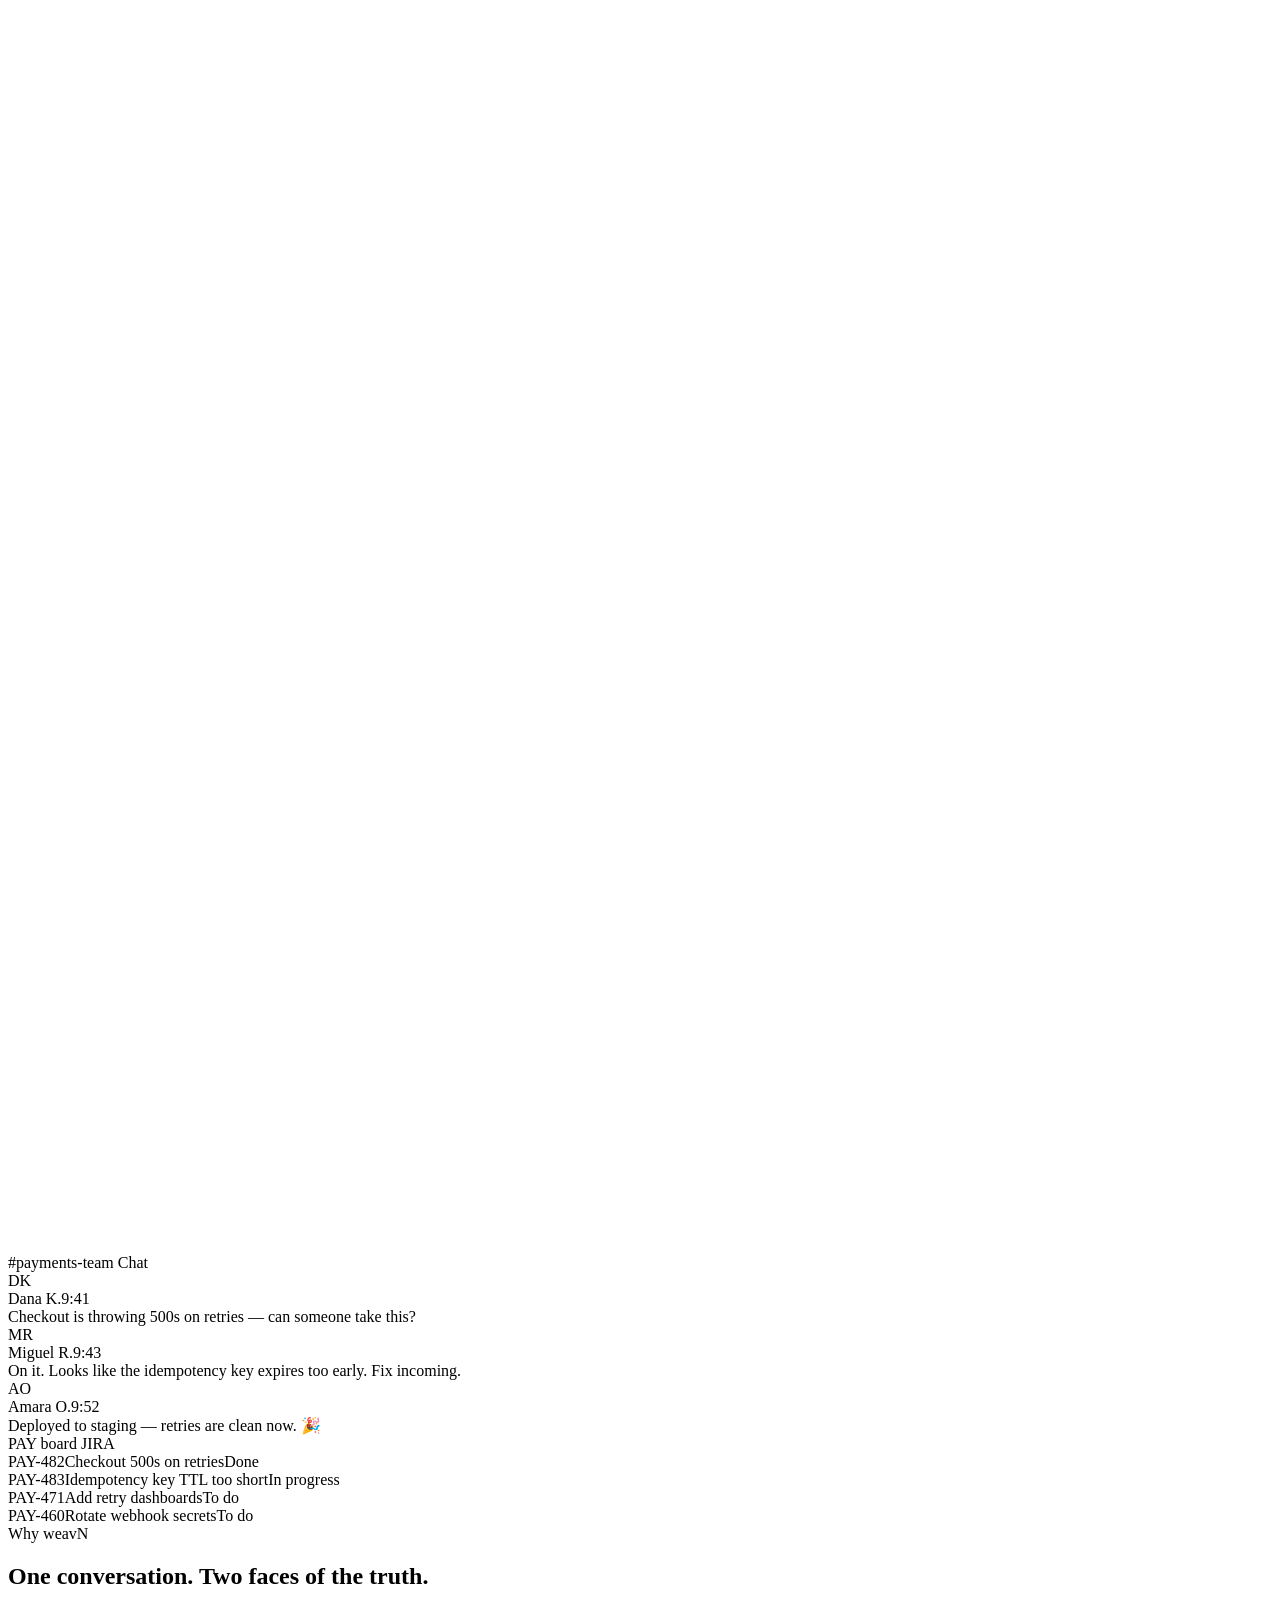
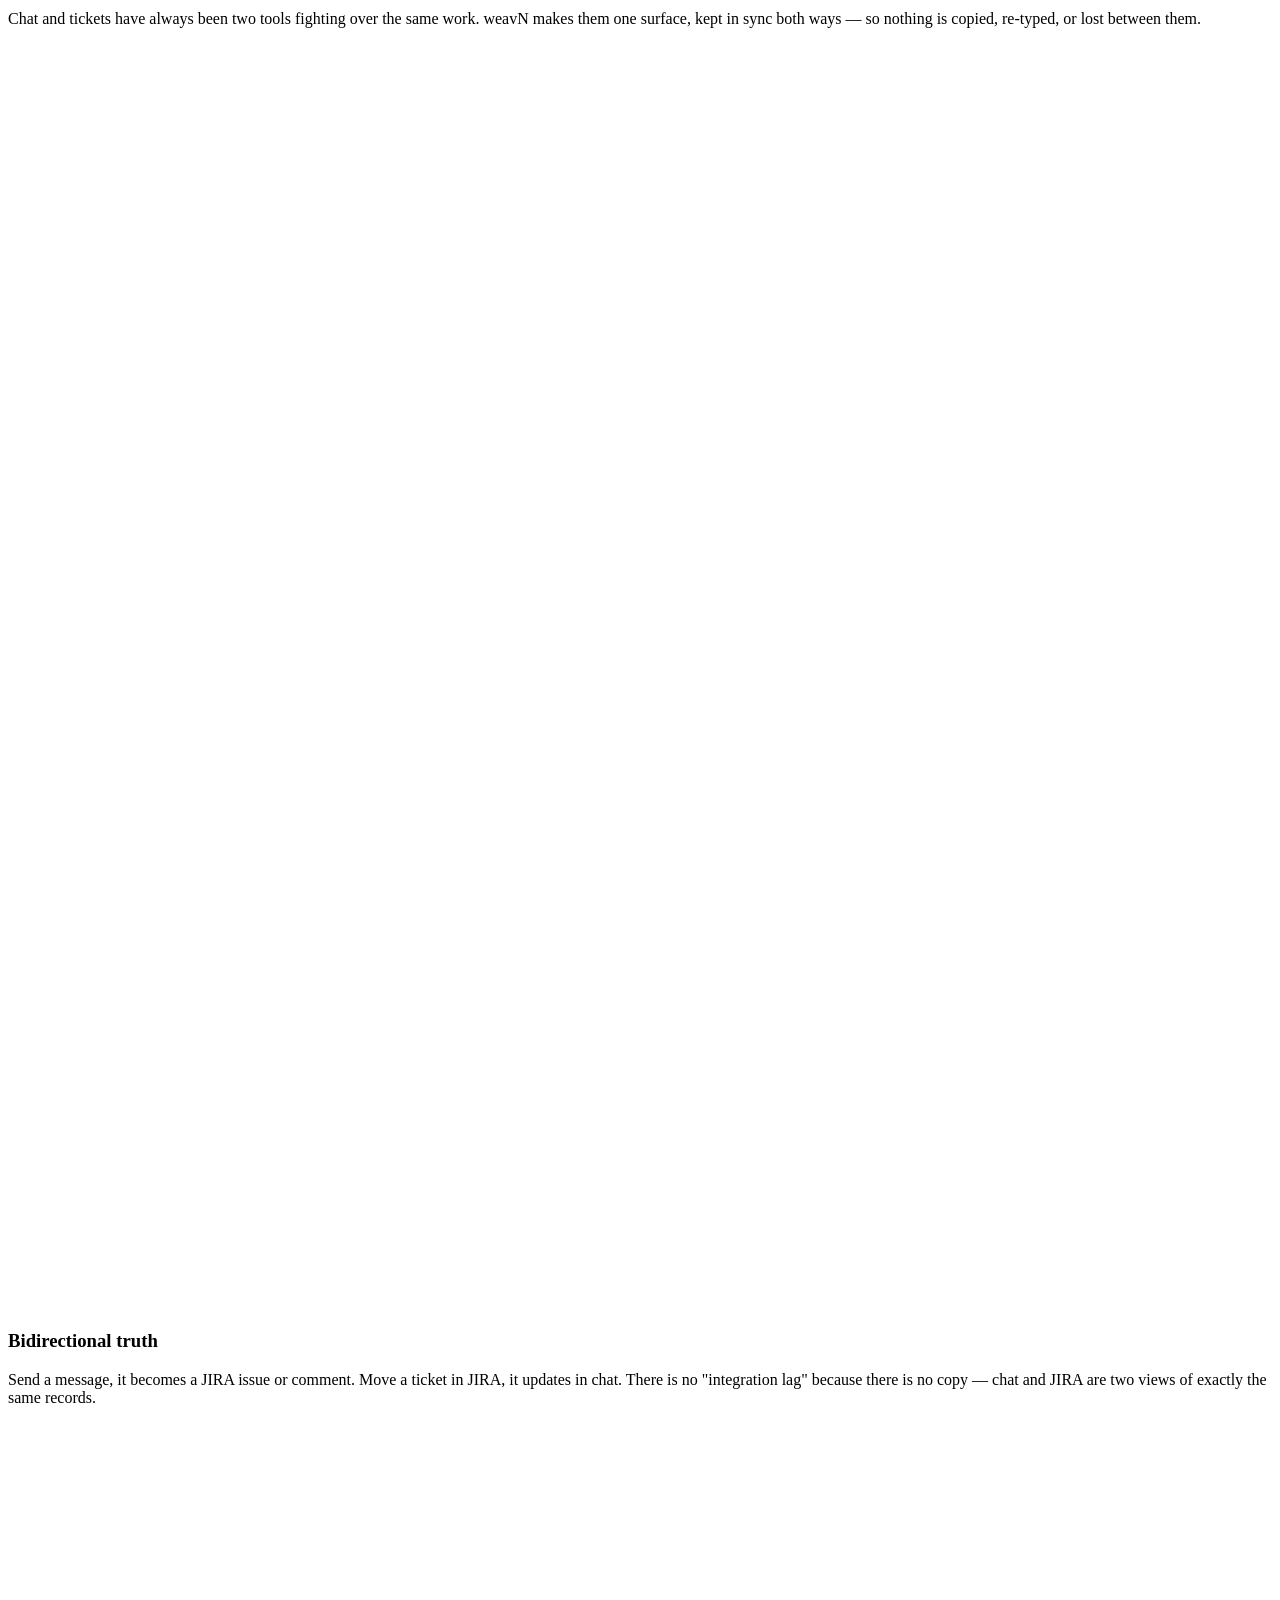
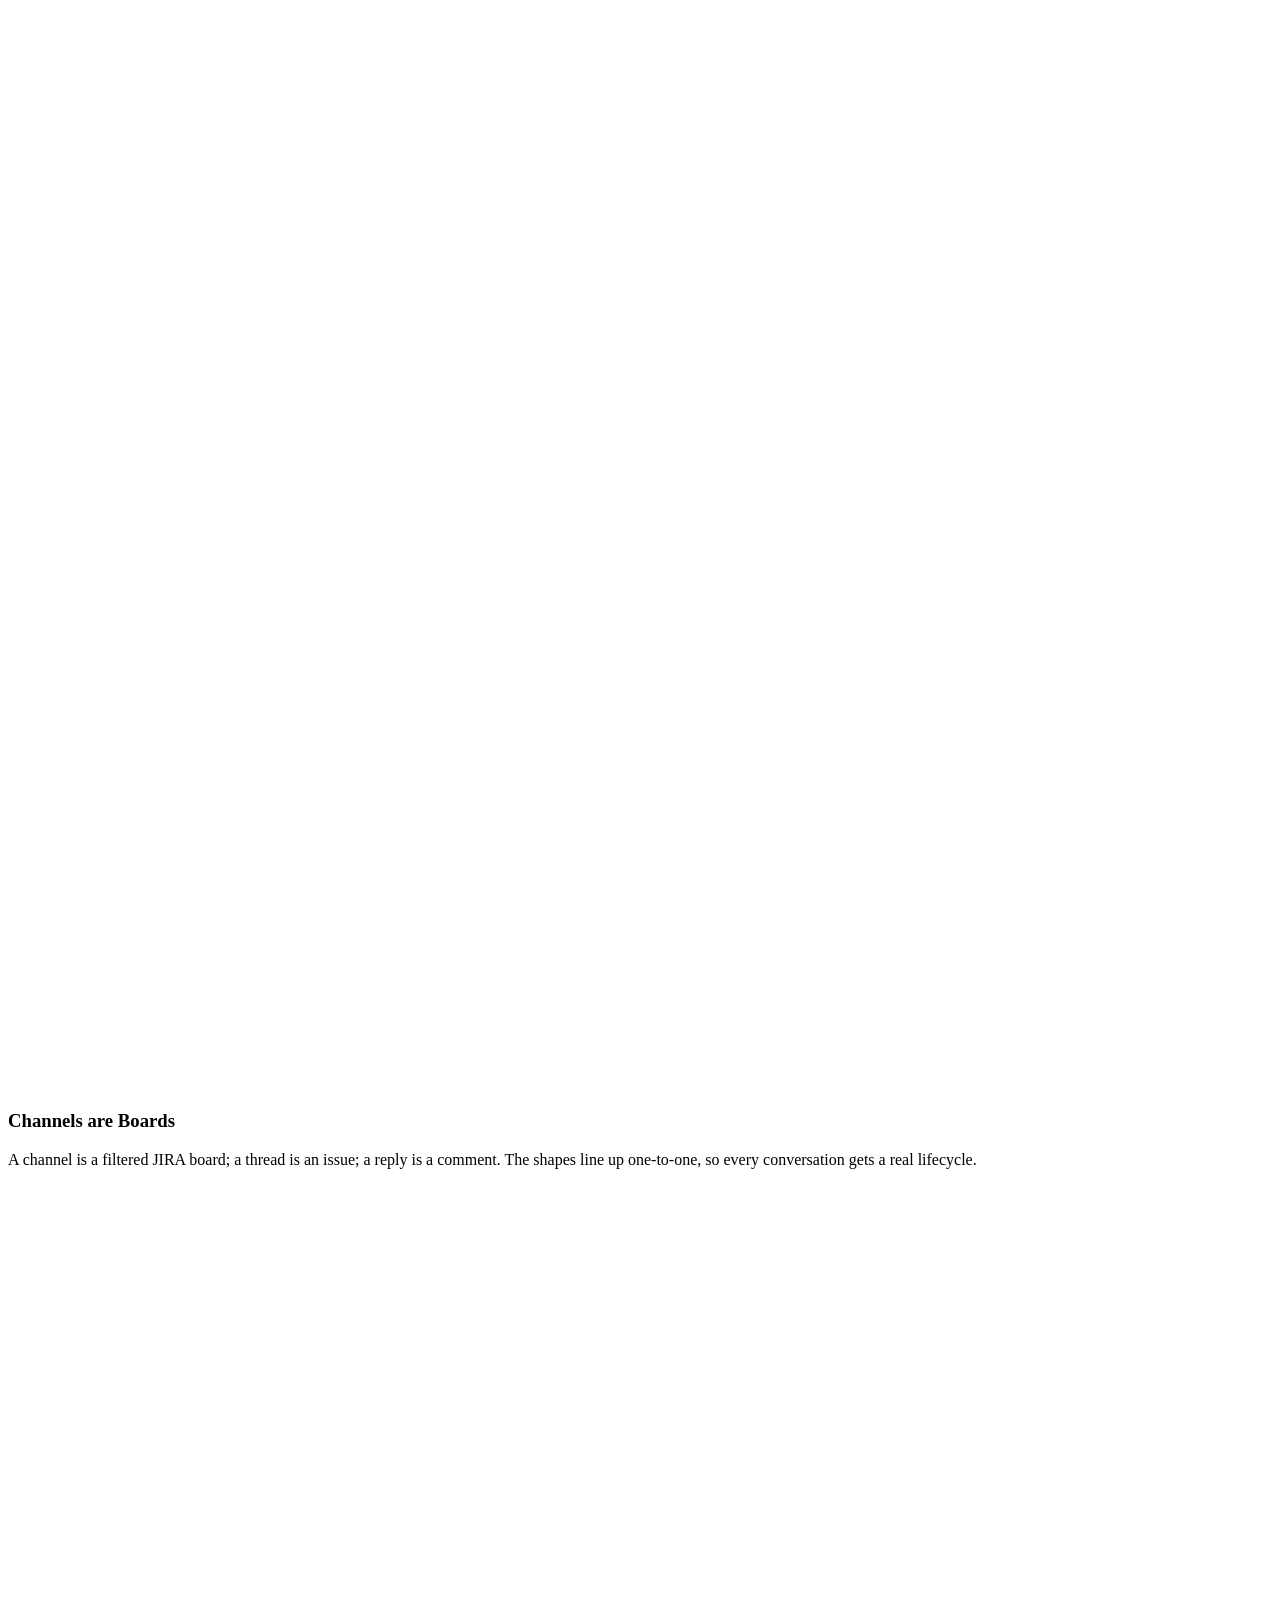
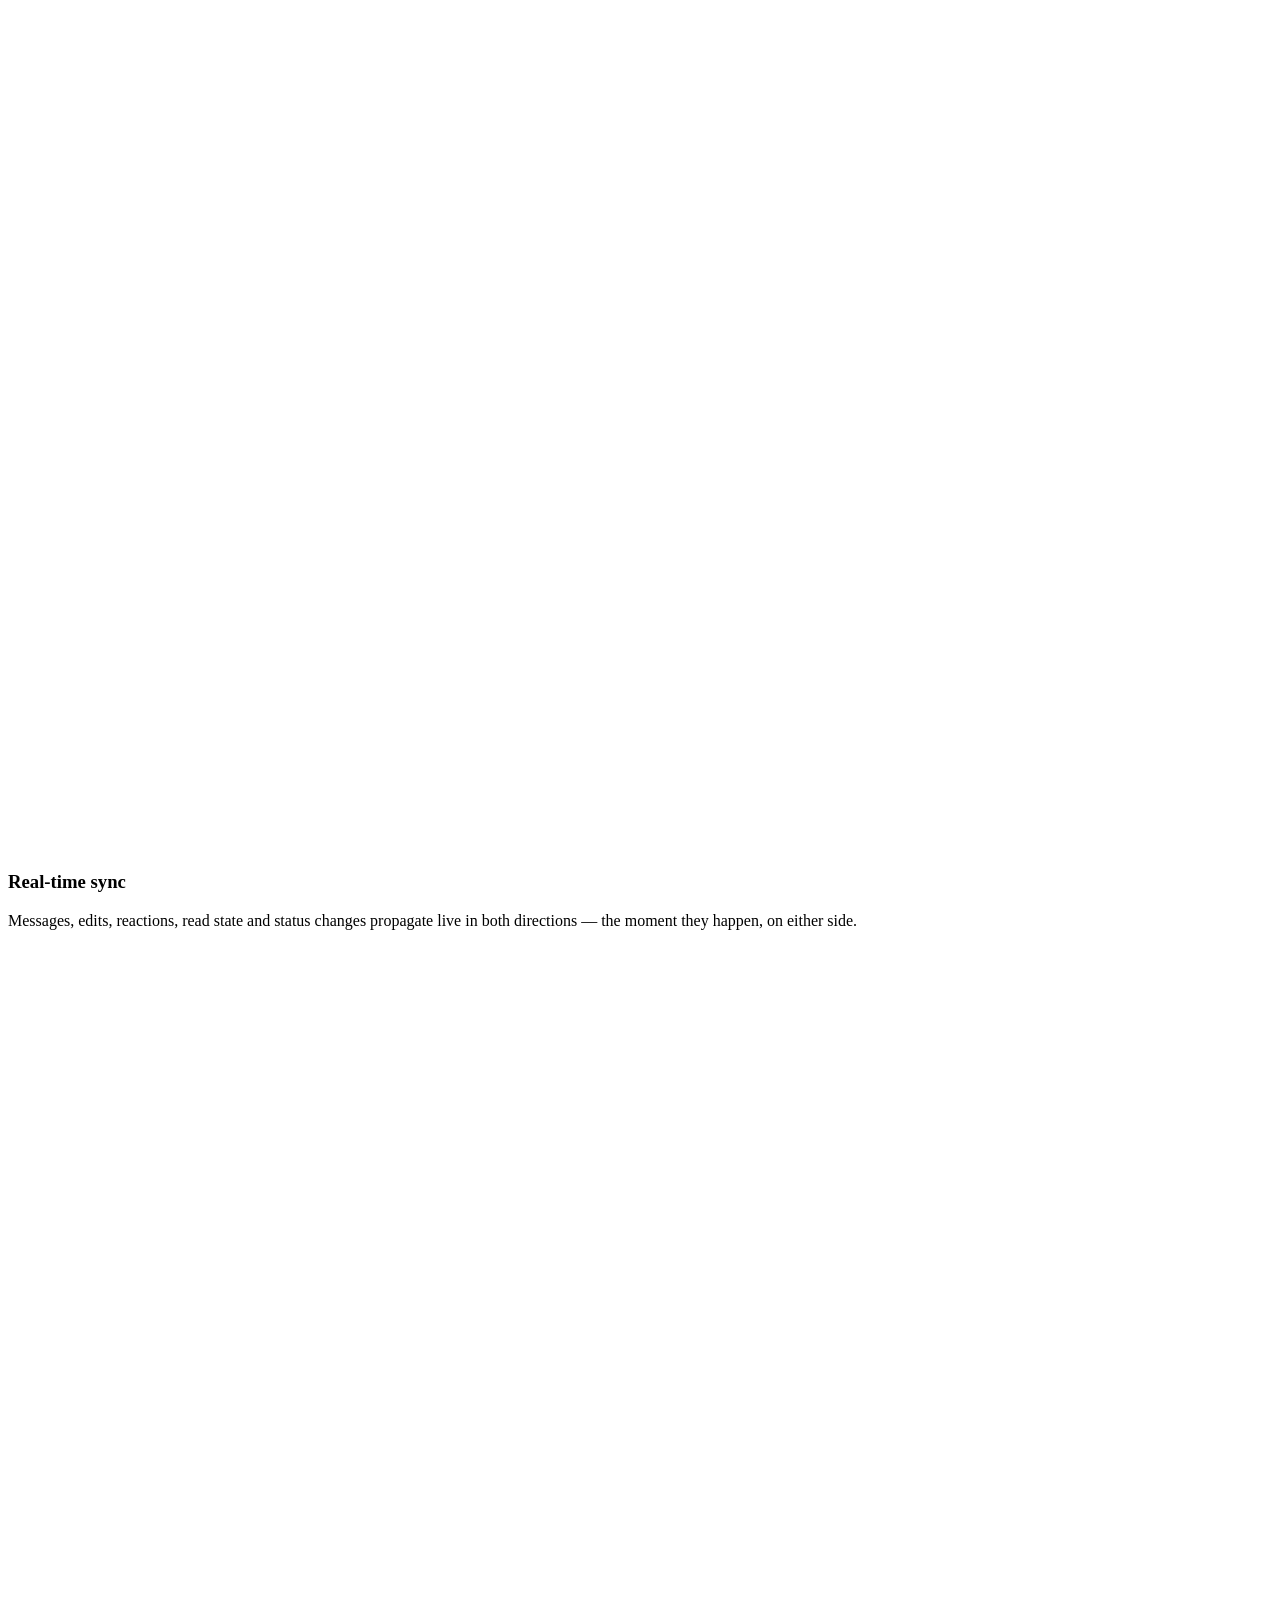
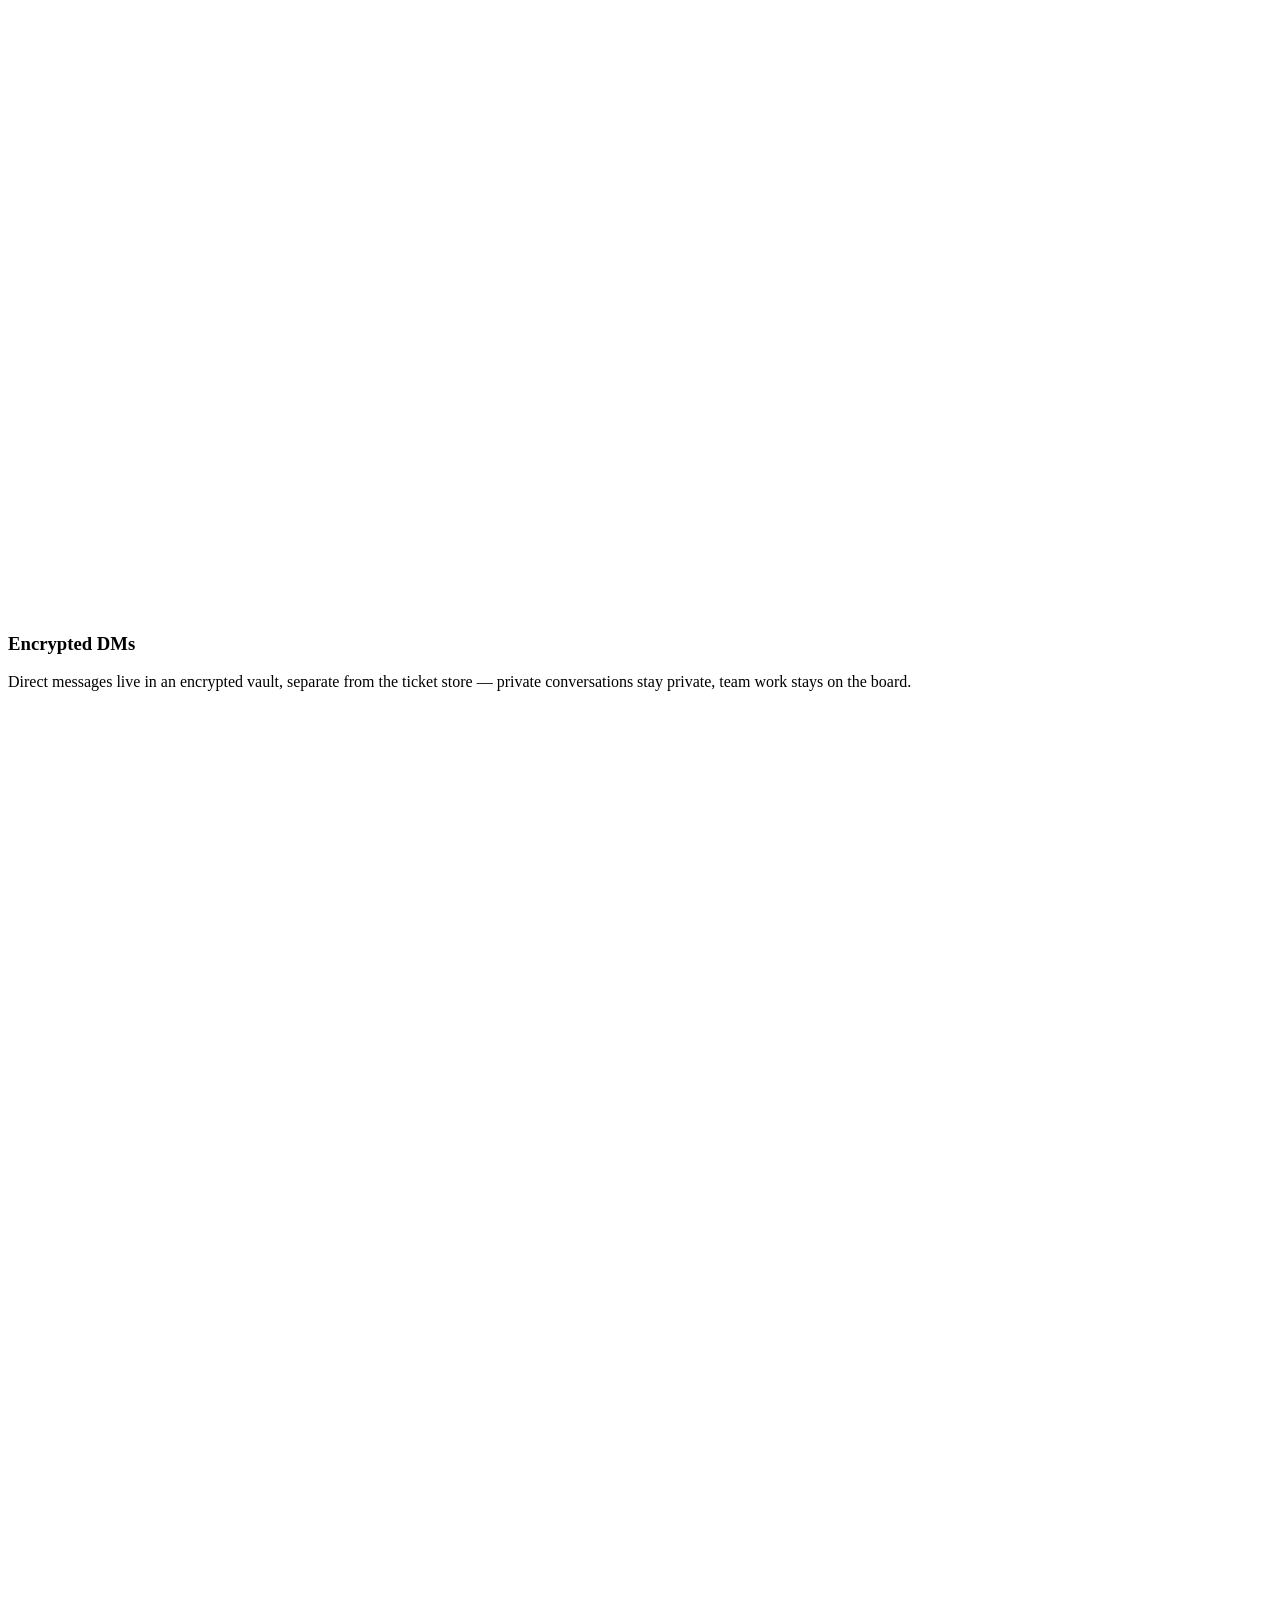
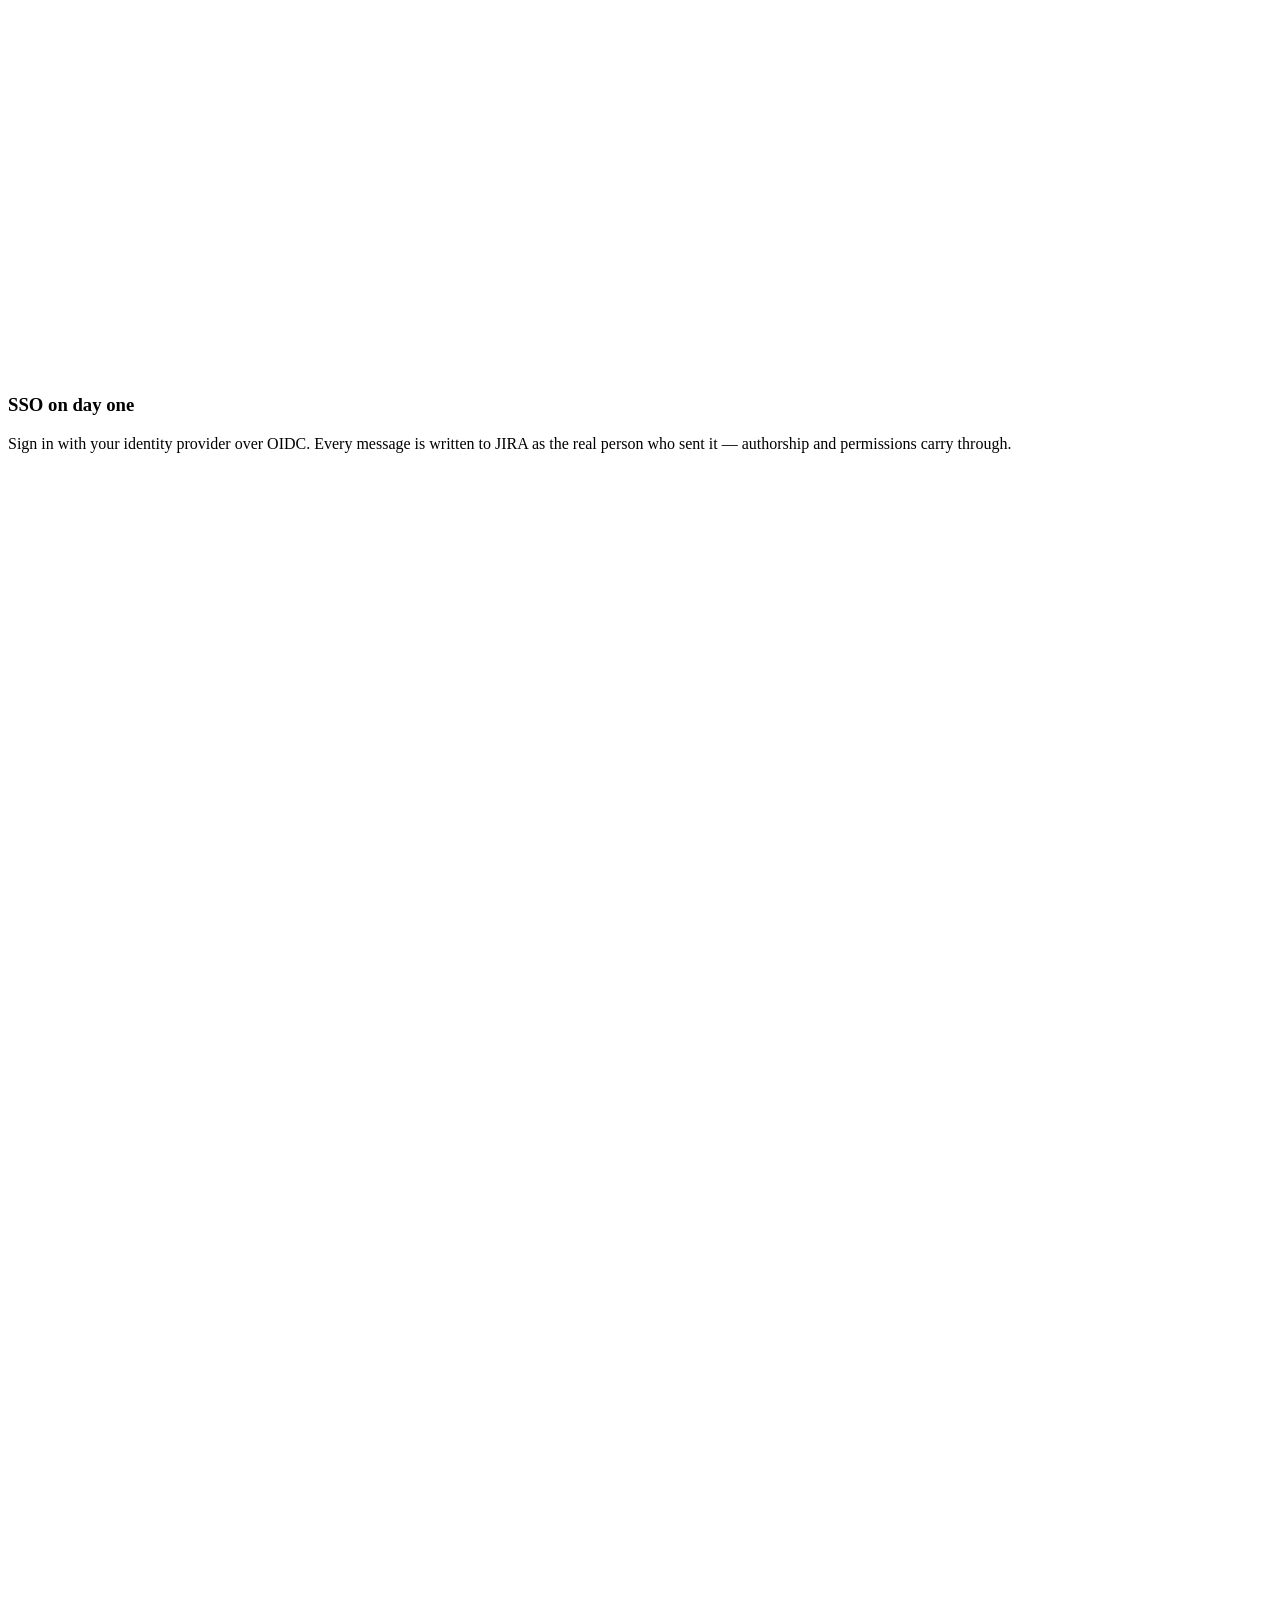
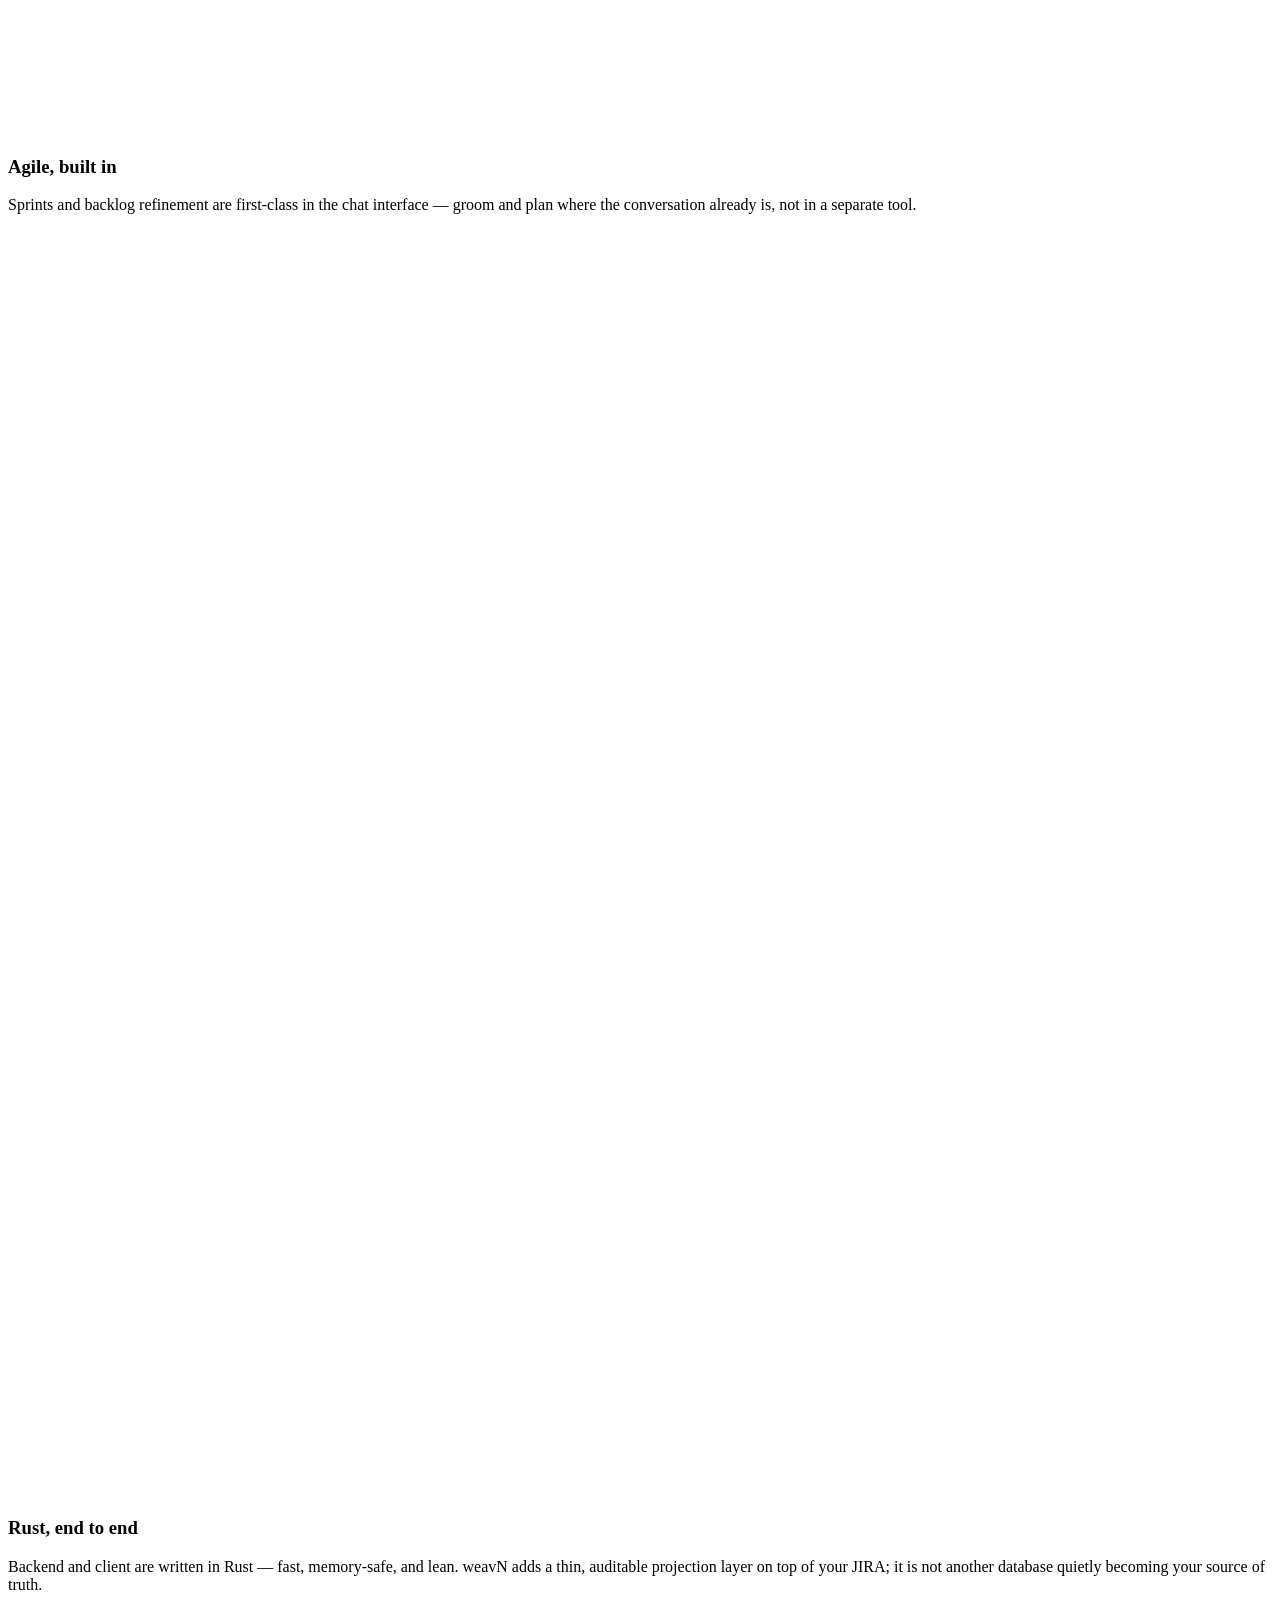
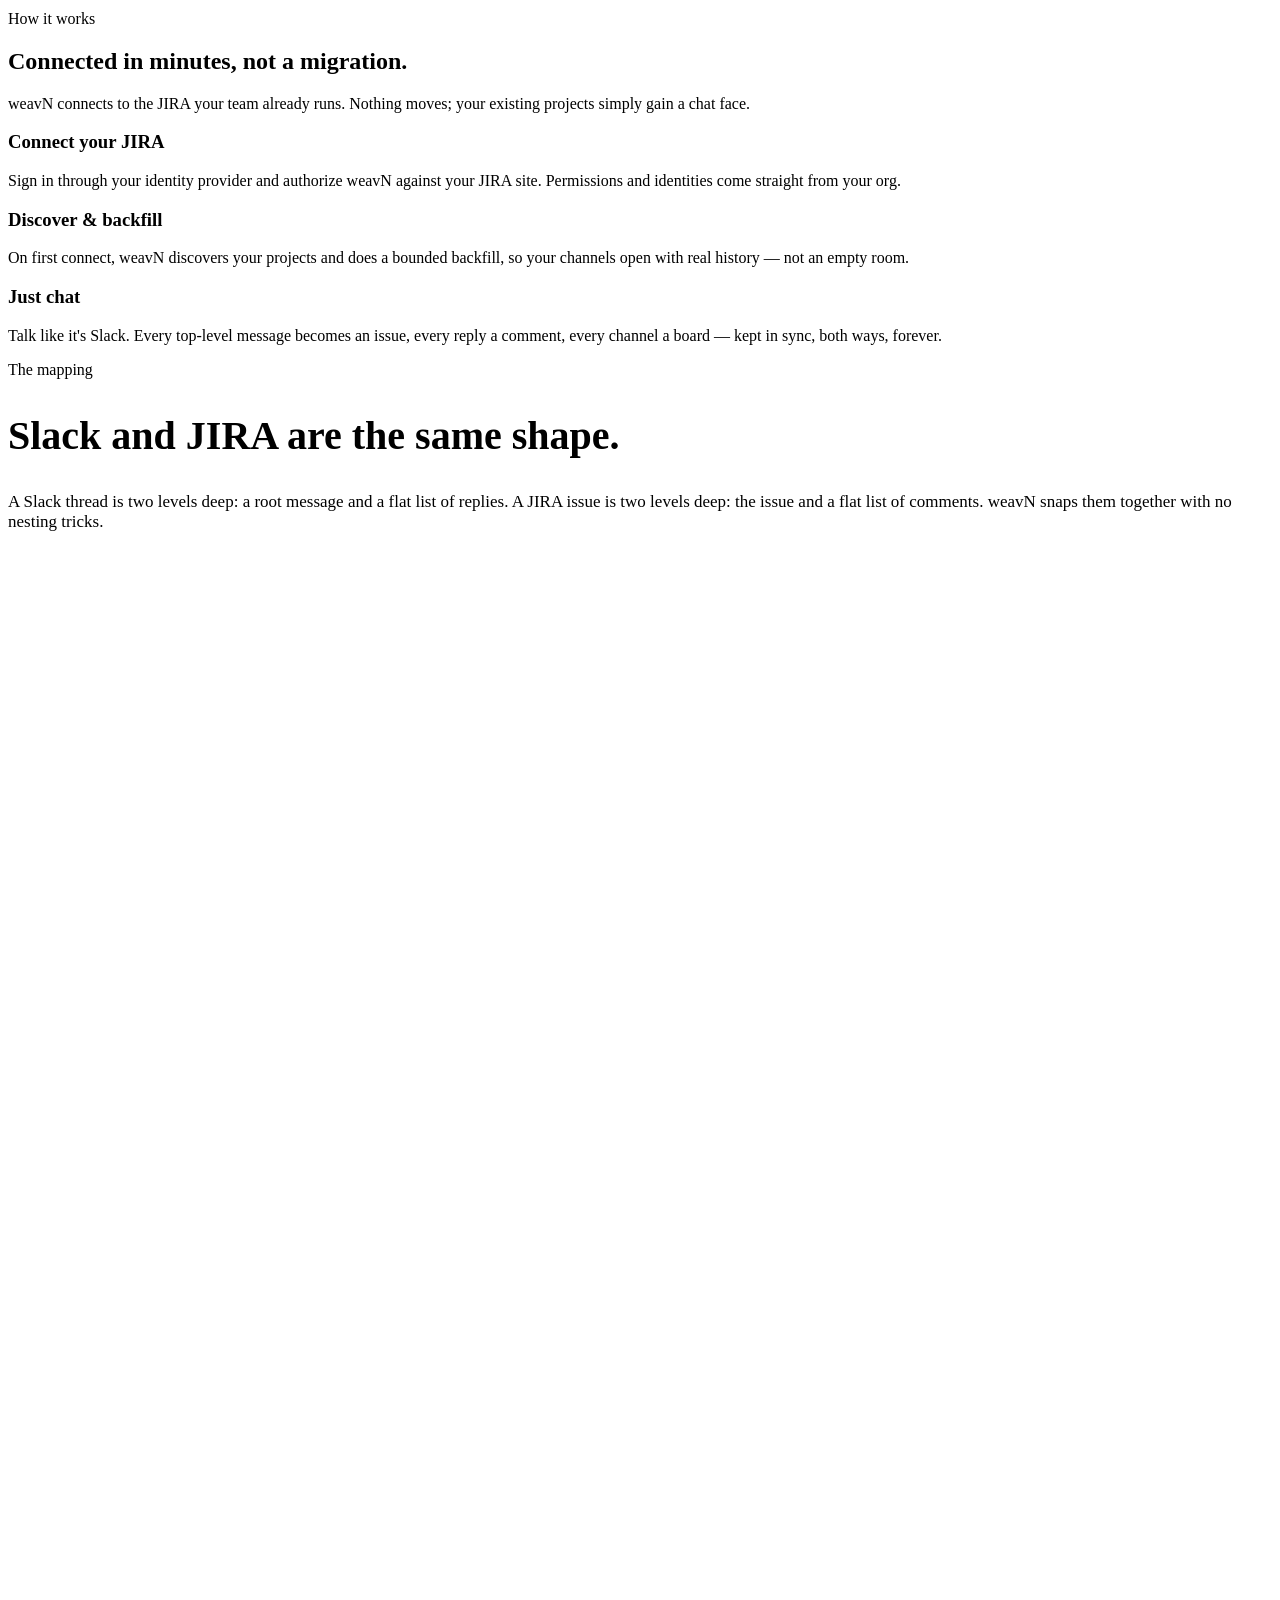
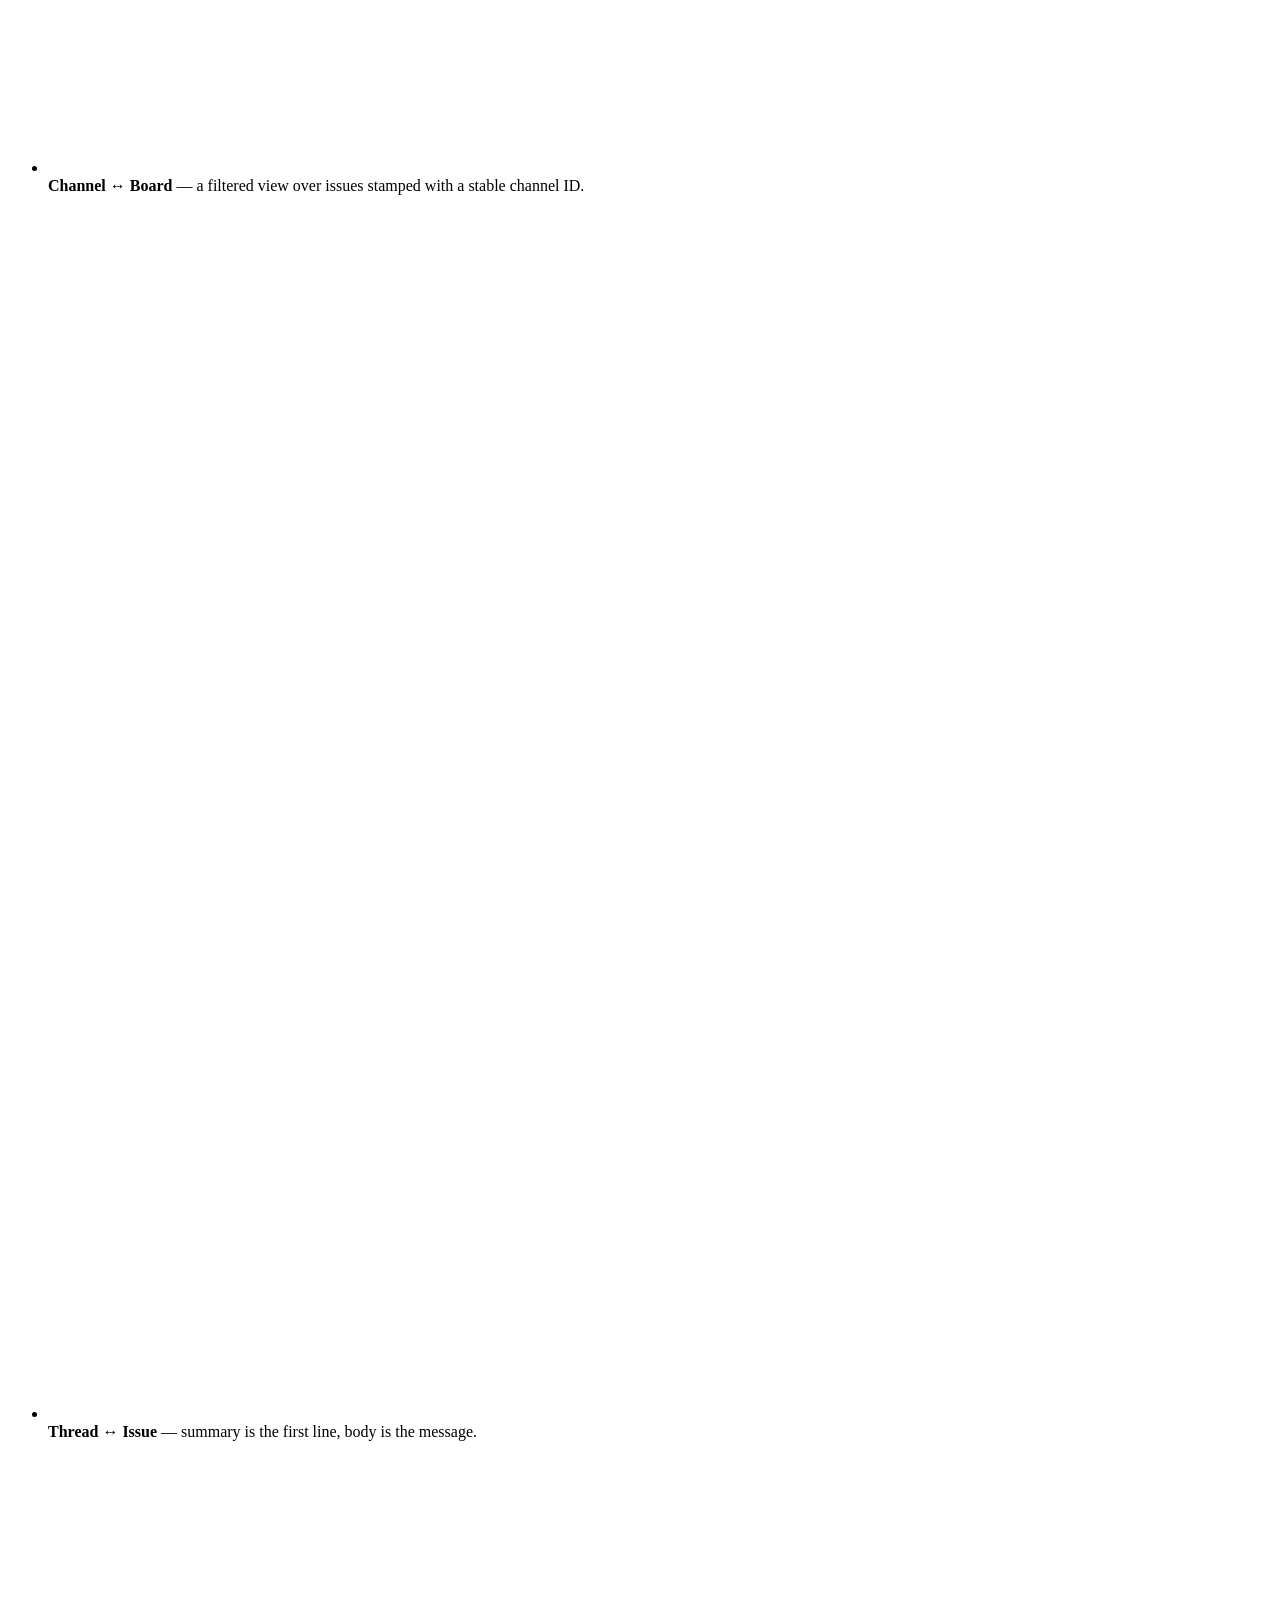
==== commit a853e3ca: "weavN SaaS: multi-tenancy, FSL licensing, Slack-style 3-view client Gateway + client: - Three-view c" ====
--- a/site/index.html
+++ b/site/index.html
@@ -3,12 +3,12 @@
 <head>
 <meta charset="utf-8">
 <meta name="viewport" content="width=device-width, initial-scale=1">
-<title>Weavn — The Connected Workflow Fabric</title>
-<meta name="description" content="Weavn is team chat whose system of record is JIRA. Every conversation is a ticket; every ticket is a conversation — the same data, two faces. Seamless integration, no friction.">
+<title>weavN — The Connected Workflow Fabric</title>
+<meta name="description" content="weavN is team chat whose system of record is JIRA. Every conversation is a ticket; every ticket is a conversation — the same data, two faces. Seamless integration, no friction.">
 <link rel="icon" href="/assets/favicon.svg" type="image/svg+xml">
 <link rel="canonical" href="https://weavn.io/">
 <meta property="og:type" content="website">
-<meta property="og:title" content="Weavn — The Connected Workflow Fabric">
+<meta property="og:title" content="weavN — The Connected Workflow Fabric">
 <meta property="og:description" content="Team chat whose system of record is JIRA. Chat sees tickets as conversations; JIRA sees conversations as tickets — the same data, two faces.">
 <meta property="og:url" content="https://weavn.io/">
 <meta property="og:image" content="https://weavn.io/assets/og.png">
@@ -23,20 +23,20 @@
 </head>
 <body>
 
-<!-- OPEN-SOURCE BANNER -->
+<!-- SOURCE-AVAILABLE BANNER -->
 <div class="topbar">
   <a href="https://github.com/vondrakk/weavn" target="_blank" rel="noopener">
     <svg viewBox="0 0 16 16" fill="currentColor" aria-hidden="true"><path d="M8 0C3.58 0 0 3.58 0 8a8 8 0 0 0 5.47 7.59c.4.07.55-.17.55-.38 0-.19-.01-.82-.01-1.49-2.01.37-2.53-.49-2.69-.94-.09-.23-.48-.94-.82-1.13-.28-.15-.68-.52-.01-.53.63-.01 1.08.58 1.23.82.72 1.21 1.87.87 2.33.66.07-.52.28-.87.51-1.07-1.78-.2-3.64-.89-3.64-3.95 0-.87.31-1.59.82-2.15-.08-.2-.36-1.03.08-2.13 0 0 .67-.21 2.2.82a7.6 7.6 0 0 1 4 0c1.53-1.04 2.2-.82 2.2-.82.44 1.1.16 1.93.08 2.13.51.56.82 1.27.82 2.15 0 3.07-1.87 3.75-3.65 3.95.29.25.54.73.54 1.48 0 1.07-.01 1.93-.01 2.2 0 .21.15.46.55.38A8 8 0 0 0 16 8c0-4.42-3.58-8-8-8Z"/></svg>
-    <b>Weavn is open source</b> — clone us on GitHub <span class="arr">→</span>
+    <b>weavN is source available</b> — clone us on GitHub <span class="arr">→</span>
   </a>
 </div>
 
 <!-- NAV -->
 <header class="nav" id="nav">
   <div class="container nav-inner">
-    <a class="brand" href="/" aria-label="Weavn home">
+    <a class="brand" href="/" aria-label="weavN home">
       <img src="/assets/logo-mark.svg" alt="">
-      <span>weavn<span class="dot">.io</span></span>
+      <span>weav<span class="n">N</span><span class="dot">.io</span></span>
     </a>
     <nav class="nav-links" aria-label="Primary">
       <a href="#features">Features</a>
@@ -60,7 +60,7 @@
   <div class="container">
     <span class="eyebrow">The Connected Workflow Fabric</span>
     <h1>Team chat that <span class="grad-text">lives in JIRA</span>.</h1>
-    <p class="lede">Weavn is a Slack-like chat app whose system of record is JIRA. People in chat see tickets as conversations; people in JIRA see conversations as tickets — the same data, two faces. Seamless integration. No friction.</p>
+    <p class="lede">weavN is a Slack-like chat app whose system of record is JIRA. People in chat see tickets as conversations; people in JIRA see conversations as tickets — the same data, two faces. Seamless integration. No friction.</p>
     <div class="hero-actions">
       <a class="btn btn-primary btn-lg" href="#access">Request early access</a>
       <a class="btn btn-ghost btn-lg" href="#how">See how it works</a>
@@ -99,9 +99,9 @@
 <section class="band" id="features">
   <div class="container">
     <div class="band-head reveal">
-      <span class="eyebrow">Why Weavn</span>
+      <span class="eyebrow">Why weavN</span>
       <h2>One conversation. <span class="grad-text">Two faces of the truth.</span></h2>
-      <p>Chat and tickets have always been two tools fighting over the same work. Weavn makes them one surface, kept in sync both ways — so nothing is copied, re-typed, or lost between them.</p>
+      <p>Chat and tickets have always been two tools fighting over the same work. weavN makes them one surface, kept in sync both ways — so nothing is copied, re-typed, or lost between them.</p>
     </div>
     <div class="bento">
       <div class="feature span2 reveal">
@@ -137,7 +137,7 @@
       <div class="feature span2 reveal">
         <div class="f-ico"><svg viewBox="0 0 24 24" fill="none" stroke-width="2" stroke-linecap="round" stroke-linejoin="round"><path d="M16 18 22 12 16 6"/><path d="M8 6 2 12l6 6"/><path d="m13 4-2 16"/></svg></div>
         <h3>Rust, end to end</h3>
-        <p>Backend and client are written in Rust — fast, memory-safe, and lean. Weavn adds a thin, auditable projection layer on top of your JIRA; it is not another database quietly becoming your source of truth.</p>
+        <p>Backend and client are written in Rust — fast, memory-safe, and lean. weavN adds a thin, auditable projection layer on top of your JIRA; it is not another database quietly becoming your source of truth.</p>
       </div>
     </div>
   </div>
@@ -149,16 +149,16 @@
     <div class="band-head center reveal">
       <span class="eyebrow">How it works</span>
       <h2>Connected in minutes, not a migration.</h2>
-      <p>Weavn connects to the JIRA your team already runs. Nothing moves; your existing projects simply gain a chat face.</p>
+      <p>weavN connects to the JIRA your team already runs. Nothing moves; your existing projects simply gain a chat face.</p>
     </div>
     <div class="steps">
       <div class="step reveal">
         <h3>Connect your JIRA</h3>
-        <p>Sign in through your identity provider and authorize Weavn against your JIRA site. Permissions and identities come straight from your org.</p>
+        <p>Sign in through your identity provider and authorize weavN against your JIRA site. Permissions and identities come straight from your org.</p>
       </div>
       <div class="step reveal">
         <h3>Discover &amp; backfill</h3>
-        <p>On first connect, Weavn discovers your projects and does a bounded backfill, so your channels open with real history — not an empty room.</p>
+        <p>On first connect, weavN discovers your projects and does a bounded backfill, so your channels open with real history — not an empty room.</p>
       </div>
       <div class="step reveal">
         <h3>Just chat</h3>
@@ -174,7 +174,7 @@
     <div class="reveal">
       <span class="eyebrow">The mapping</span>
       <h2 style="font-size:clamp(26px,4vw,40px)">Slack and JIRA are the <span class="grad-text">same shape</span>.</h2>
-      <p style="margin-top:16px;color:var(--muted);font-size:17px">A Slack thread is two levels deep: a root message and a flat list of replies. A JIRA issue is two levels deep: the issue and a flat list of comments. Weavn snaps them together with no nesting tricks.</p>
+      <p style="margin-top:16px;color:var(--muted);font-size:17px">A Slack thread is two levels deep: a root message and a flat list of replies. A JIRA issue is two levels deep: the issue and a flat list of comments. weavN snaps them together with no nesting tricks.</p>
       <ul>
         <li><svg viewBox="0 0 24 24" fill="none" stroke-width="2" stroke-linecap="round" stroke-linejoin="round"><path d="M20 6 9 17l-5-5"/></svg><span><b>Channel ↔ Board</b> — a filtered view over issues stamped with a stable channel ID.</span></li>
         <li><svg viewBox="0 0 24 24" fill="none" stroke-width="2" stroke-linecap="round" stroke-linejoin="round"><path d="M20 6 9 17l-5-5"/></svg><span><b>Thread ↔ Issue</b> — summary is the first line, body is the message.</span></li>
@@ -200,13 +200,13 @@
     <div class="band-head center reveal">
       <span class="eyebrow">Pricing</span>
       <h2>Simple plans. Your data stays yours.</h2>
-      <p>Weavn is priced per active user. You bring your own JIRA — there are no per-ticket fees and no data lock-in.</p>
+      <p>weavN is priced per active user. You bring your own JIRA — there are no per-ticket fees and no data lock-in.</p>
     </div>
     <div class="prices">
       <div class="price reveal">
         <h3>Starter</h3>
         <div class="amount">$0<span> / user · mo</span></div>
-        <p class="desc">For small teams trying Weavn on an existing JIRA project.</p>
+        <p class="desc">For small teams trying weavN on an existing JIRA project.</p>
         <ul>
           <li><svg viewBox="0 0 24 24" fill="none" stroke-width="2" stroke-linecap="round" stroke-linejoin="round"><path d="M20 6 9 17l-5-5"/></svg>Up to 10 users</li>
           <li><svg viewBox="0 0 24 24" fill="none" stroke-width="2" stroke-linecap="round" stroke-linejoin="round"><path d="M20 6 9 17l-5-5"/></svg>Unlimited channels &amp; threads</li>
@@ -252,10 +252,10 @@
       <div class="cta-bg"><img src="/assets/weave.svg" alt=""></div>
       <span class="eyebrow" style="justify-content:center">Early access</span>
       <h2>Bring your team's chat home to JIRA.</h2>
-      <p>Weavn is in active development by the team at innovai8. Tell us about your JIRA setup and we'll get you into the early-access program.</p>
+      <p>weavN is in active development by the team at innovai8. Tell us about your JIRA setup and we'll get you into the early-access program.</p>
       <div class="hero-actions">
-        <a class="btn btn-primary btn-lg" href="mailto:hello@weavn.io?subject=Weavn%20early%20access&body=Team%20size%3A%0AJIRA%20(Cloud%2FData%20Center)%3A%0AWhat%20you're%20hoping%20Weavn%20solves%3A">Request early access</a>
-        <a class="btn btn-ghost btn-lg" href="mailto:hello@weavn.io?subject=Weavn%20question">Talk to us</a>
+        <a class="btn btn-primary btn-lg" href="https://github.com/vondrakk/weavn/discussions" target="_blank" rel="noopener">Request early access</a>
+        <a class="btn btn-ghost btn-lg" href="https://github.com/vondrakk/weavn/discussions" target="_blank" rel="noopener">Talk to us</a>
       </div>
     </div>
   </div>
@@ -266,7 +266,7 @@
   <div class="container">
     <div class="foot-grid">
       <div class="foot-brand">
-        <a class="brand" href="/"><img src="/assets/logo-mark.svg" alt="" style="width:28px;height:28px"><span>weavn<span class="dot">.io</span></span></a>
+        <a class="brand" href="/"><img src="/assets/logo-mark.svg" alt="" style="width:28px;height:28px"><span>weav<span class="n">N</span><span class="dot">.io</span></span></a>
         <p>The connected workflow fabric. Team chat whose system of record is JIRA — the same data, two faces.</p>
       </div>
       <div class="foot-cols">
@@ -280,7 +280,7 @@
         <div class="foot-col">
           <h4>Company</h4>
           <a href="#about">About</a>
-          <a href="mailto:hello@weavn.io">Contact</a>
+          <a href="https://github.com/vondrakk/weavn/discussions" target="_blank" rel="noopener">Contact</a>
           <a href="https://innovai8.io">innovai8</a>
           <a href="https://github.com/vondrakk/weavn" target="_blank" rel="noopener">GitHub</a>
         </div>
@@ -288,16 +288,17 @@
           <h4>Legal</h4>
           <a href="/privacy.html">Privacy</a>
           <a href="/terms.html">Terms</a>
+          <a href="/eula.html">EULA</a>
         </div>
         <div class="foot-col">
           <h4>Get started</h4>
           <a href="#access">Request access</a>
-          <a href="mailto:hello@weavn.io?subject=Weavn%20demo">Book a demo</a>
+          <a href="https://github.com/vondrakk/weavn/discussions" target="_blank" rel="noopener">Book a demo</a>
         </div>
       </div>
     </div>
     <div class="foot-base">
-      <span>© <span id="yr">2026</span> innovai8 · Weavn</span>
+      <span>© <span id="yr">2026</span> innovai8 · weavN</span>
       <span>Built on JIRA · OIDC · Rust</span>
     </div>
   </div>
